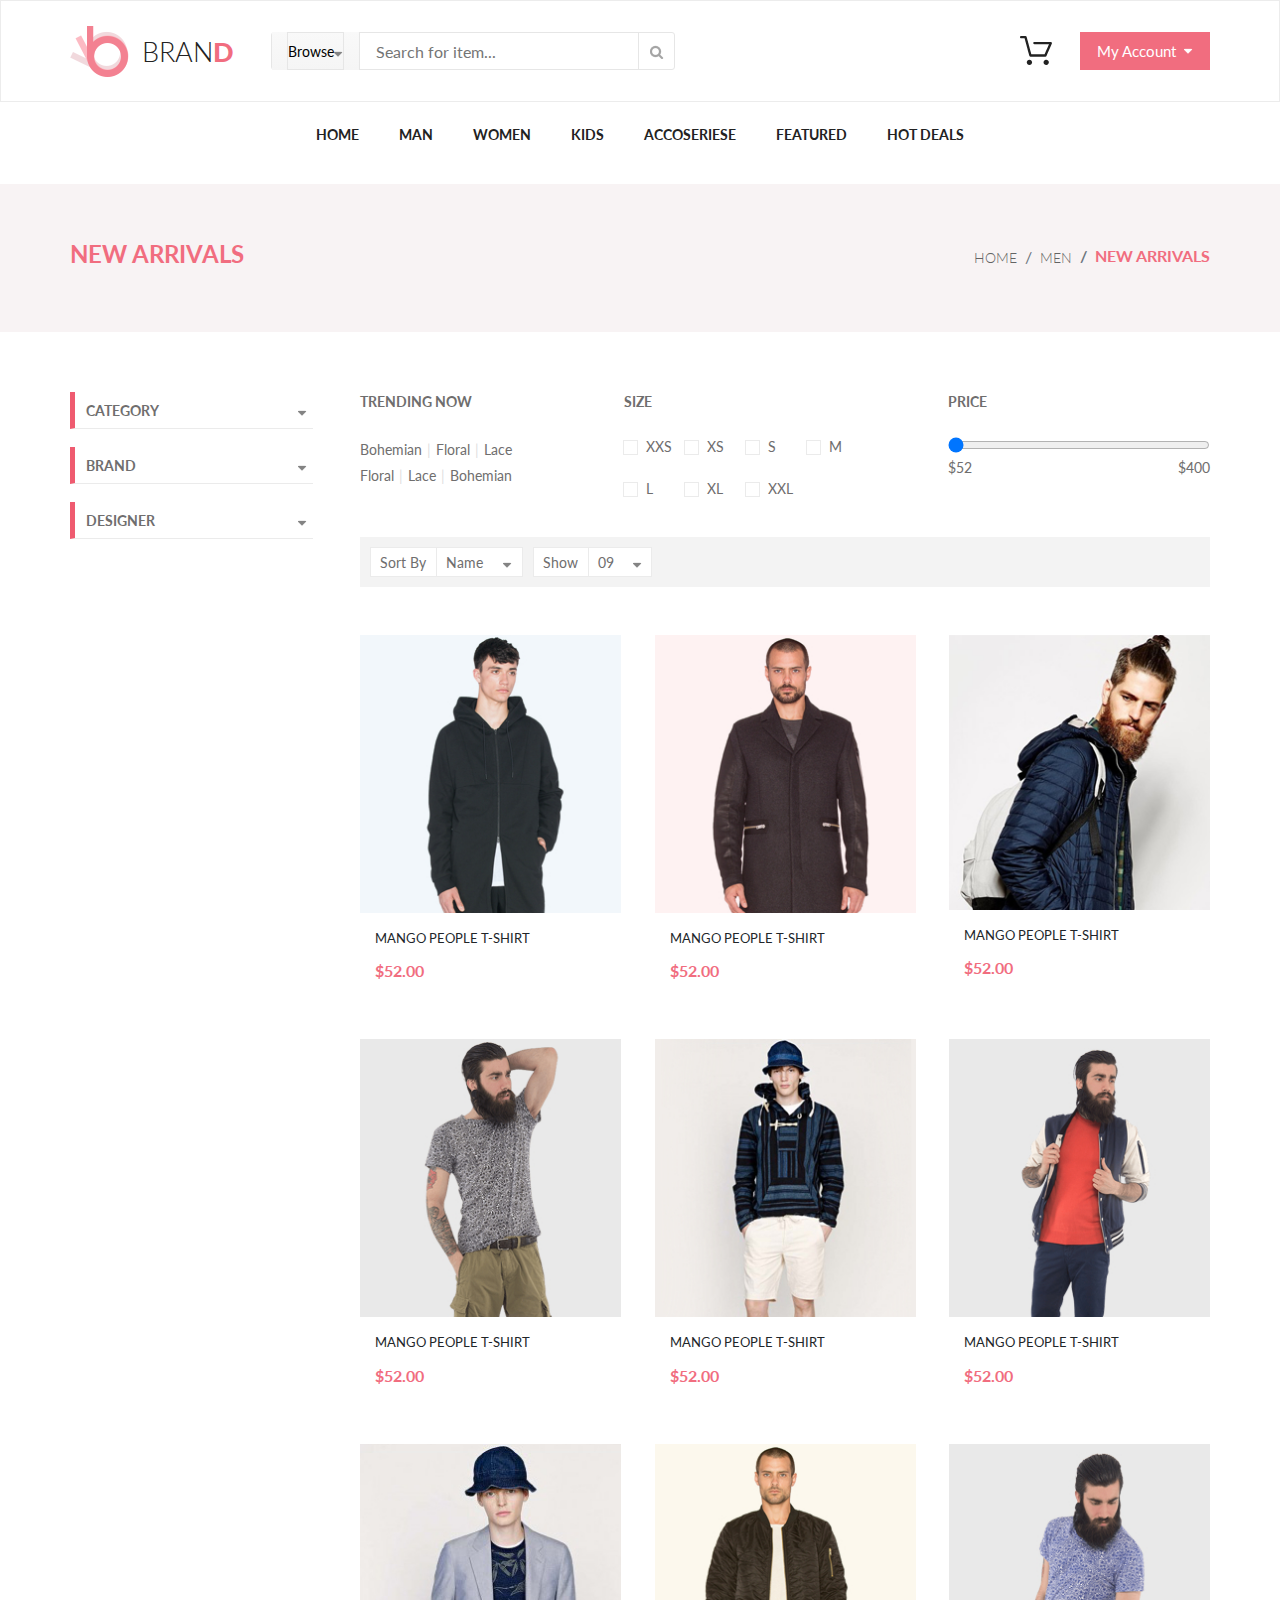
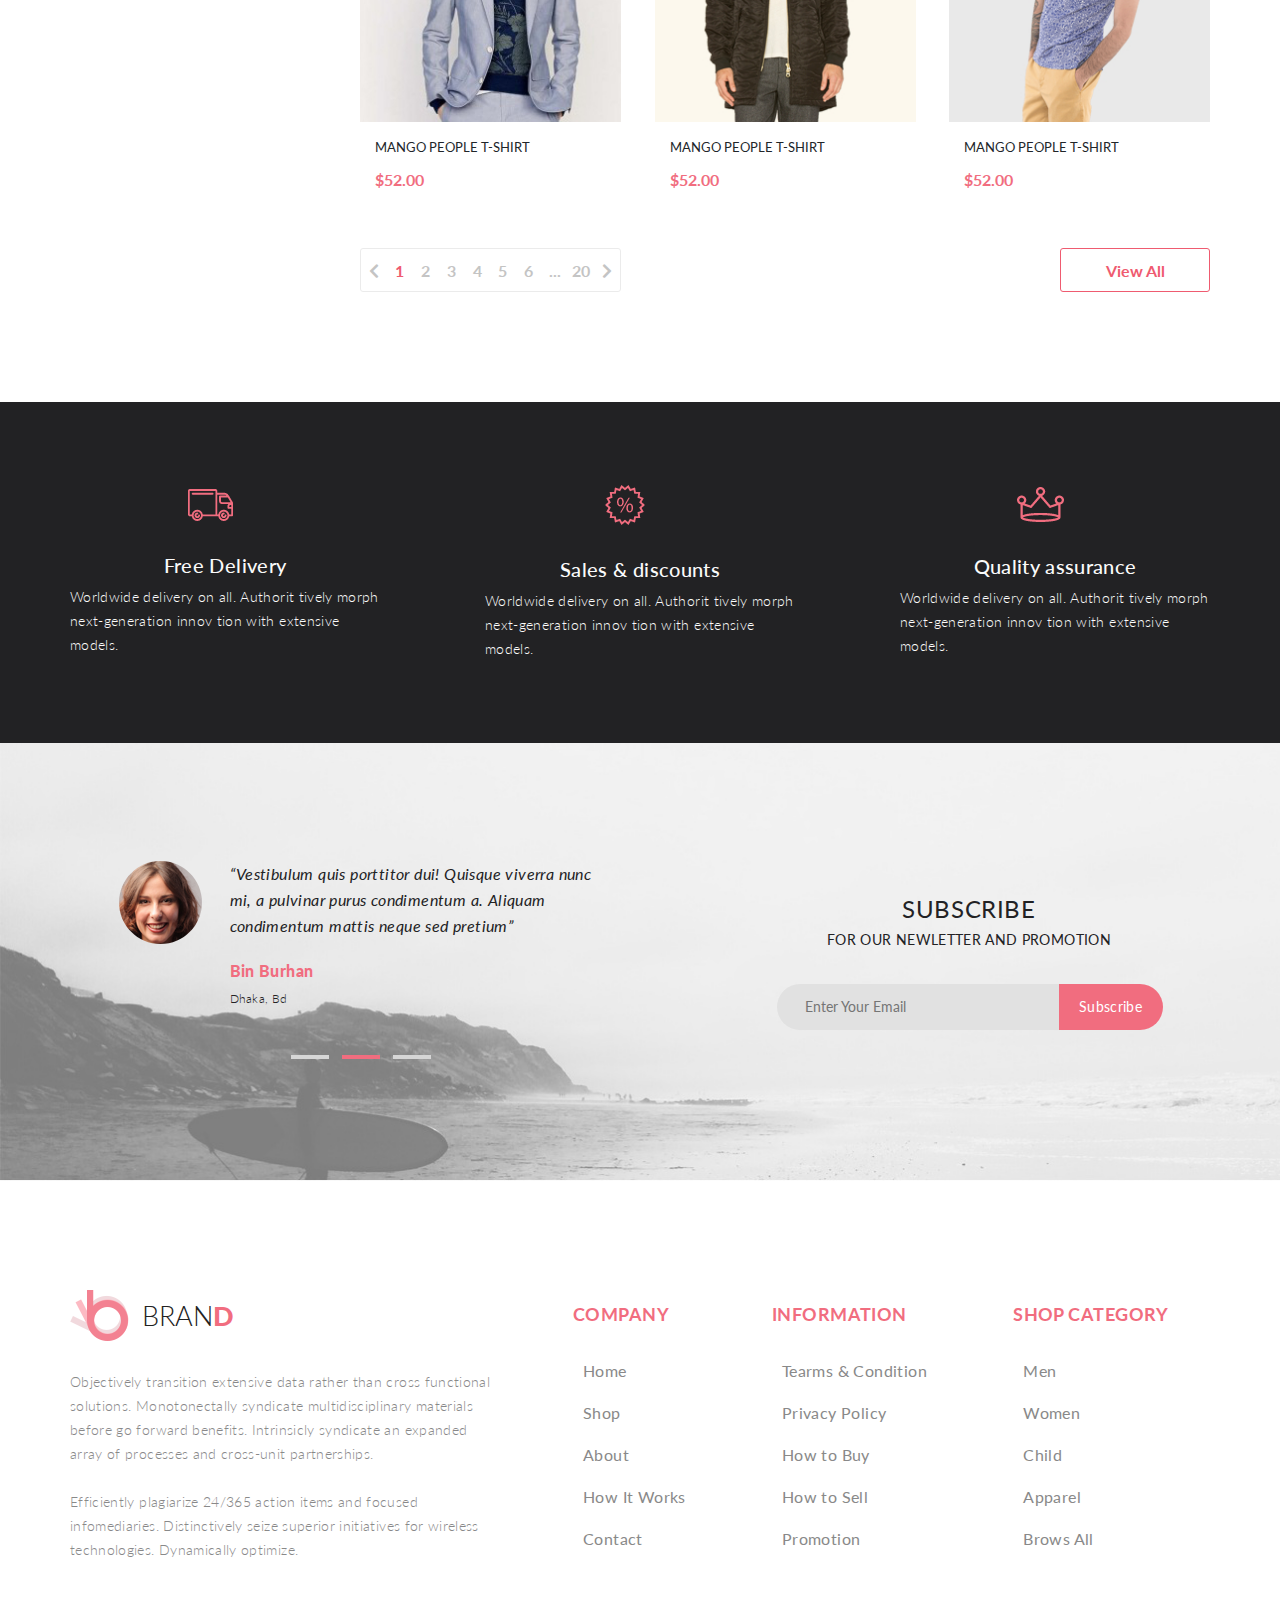
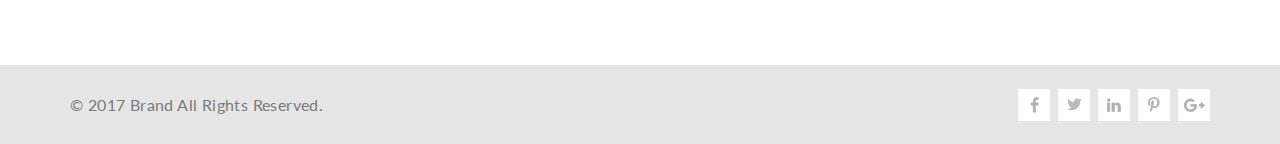
==== product.html @ 16bce928 "Главная+страница каталога+мини бутстрап страница" ====
<!DOCTYPE html>
<html lang="en">

<head>
    <meta charset="UTF-8">
    <title>BRAND</title>
    <link href="https://use.fontawesome.com/releases/v5.0.13/css/all.css" rel="stylesheet">
    <link rel="stylesheet" href="https://stackpath.bootstrapcdn.com/bootstrap/4.3.1/css/bootstrap.min.css" integrity="sha384-ggOyR0iXCbMQv3Xipma34MD+dH/1fQ784/j6cY/iJTQUOhcWr7x9JvoRxT2MZw1T" crossorigin="anonymous">
    <link rel="stylesheet" href="style.css">
</head>

<body>
    <header class="header">
        <div class="container header-content">
            <div class="header-left">
                <a class="logo" href="#"><img class="logo-img" src="img/logo.png" alt=""> <span class="text">BRAN</span><span class="text-d">D</span></a>
                <form class="header-form" action="#">
                    <details class="browse-drop-box">
                        <summary>Browse</summary>
                        <div class="drop-browse">
                            <div class="drop-flex">
                                <h3 class="drop-h3">Women</h3>
                                <ul class="drop-ul">
                                    <li><a href="#" class="drop-link">Dresses</a></li>
                                    <li><a href="#" class="drop-link">Tops</a></li>
                                    <li><a href="#" class="drop-link">Sweaters/Knits</a></li>
                                    <li><a href="#" class="drop-link">Jackets/Coats</a></li>
                                    <li><a href="#" class="drop-link">Blazers</a></li>
                                    <li><a href="#" class="drop-link">Denim</a></li>
                                    <li><a href="#" class="drop-link">Leggings/Pants</a></li>
                                    <li><a href="#" class="drop-link">Skirts/Shorts</a></li>
                                    <li><a href="#" class="drop-link">Accessories</a></li>
                                    <li><a href="#" class="drop-link">Bags/Purses</a></li>
                                    <li><a href="#" class="drop-link">Leggings/Pants</a></li>
                                </ul>
                                <h3 class="drop-h3">Men</h3>
                                <ul class="drop-ul">
                                    <li><a href="#" class="drop-link">Tees/Tank tops</a></li>
                                    <li><a href="#" class="drop-link">Shirts/Polos</a></li>
                                    <li><a href="#" class="drop-link">Sweaters</a></li>
                                    <li><a href="#" class="drop-link">Sweatshirts/Hoodies</a></li>
                                    <li><a href="#" class="drop-link">Blazers</a></li>
                                    <li><a href="#" class="drop-link">Jackets/vests</a></li>
                                </ul>
                            </div>
                        </div>
                    </details>
                    <input placeholder="Search for item..." type="text">
                    <button><img src="img/search.png" alt=""></button>
                </form>
            </div>
            <div class="header-right">
                <div class="cart-box">
                    <a href="#"><img class="cart" src="img/cart.svg" alt=""></a>
                    <div class="drop-cart">
                        <article class="product-cart">
                            <a href="#" class="product-cart-img"><img src="img/product-cart-1.jpg" alt=""></a>
                            <div class="product-cart-description">
                                <h4 class="product-name">REBOX ZANE</h4>
                                <img class="product-cart-rating" src="img/rating.png" alt="">
                                <p class="product-cart-price">1 x $250</p>
                            </div>
                            <a href="#"><img class="product-cart-close" src="img/close-icon.png" alt=""></a>
                        </article>
                        <article class="product-cart">
                            <a href="#" class="product-cart-img"><img src="img/product-cart-2.jpg" alt=""></a>
                            <div class="product-cart-description">
                                <h4 class="product-name">REBOX ZANE</h4>
                                <img class="product-cart-rating" src="img/rating.png" alt="">
                                <p class="product-cart-price">1 x $250</p>
                            </div>
                            <a href="#"><img class="product-cart-close" src="img/close-icon.png" alt=""></a>
                        </article>
                        <div class="total-price">
                            <p>TOTAL</p>
                            <p>$500.00</p>
                        </div>
                        <a href="#" class="checkout">Checkout</a>
                        <a href="#" class="go-to-cart">Go to cart</a>
                    </div>
                </div>

                <a class="header-my-account" href="#">My Account <img style="margin-left: 8px;" src="img/arrow-down-white.png" alt=""></a>
            </div>


        </div>
    </header>
    <nav>
        <div class="container nav-content">
            <ul class="menu">
                <li><a class="menu-link" href="#">Home</a>
                    <div class="drop">
                        <div class="drop-flex">
                            <h3 class="drop-h3">Women</h3>
                            <ul class="drop-ul">
                                <li><a href="#" class="drop-link">Dresses</a></li>
                                <li><a href="#" class="drop-link">Tops</a></li>
                                <li><a href="#" class="drop-link">Sweaters/Knits</a></li>
                                <li><a href="#" class="drop-link">Jackets/Coats</a></li>
                                <li><a href="#" class="drop-link">Blazers</a></li>
                                <li><a href="#" class="drop-link">Denim</a></li>
                                <li><a href="#" class="drop-link">Leggings/Pants</a></li>
                                <li><a href="#" class="drop-link">Skirts/Shorts</a></li>
                                <li><a href="#" class="drop-link">Accessories </a></li>
                            </ul>
                        </div>
                        <div class="drop-flex">
                            <h3 class="drop-h3">Women</h3>
                            <ul class="drop-ul">
                                <li><a href="#" class="drop-link">Leggings/Pants</a></li>
                                <li><a href="#" class="drop-link">Skirts/Shorts</a></li>
                                <li><a href="#" class="drop-link">Accessories</a></li>
                                <li><a href="#" class="drop-link">Jackets/Coats</a></li>
                            </ul>
                            <h3 class="drop-h3">Women</h3>
                            <ul class="drop-ul">
                                <li><a href="#" class="drop-link">Leggings/Pants</a></li>
                                <li><a href="#" class="drop-link">Skirts/Shorts</a></li>
                                <li><a href="#" class="drop-link">Accessories </a></li>
                            </ul>
                        </div>
                        <div class="drop-flex drop-flex-last">
                            <h3 class="drop-h3">Women</h3>
                            <ul class="drop-ul">
                                <li><a href="#" class="drop-link">Leggings/Pants</a></li>
                                <li><a href="#" class="drop-link">Skirts/Shorts</a></li>
                                <li><a href="#" class="drop-link">Accessories</a></li>
                                <li><a href="#" class="drop-link">Jackets/Coats</a></li>
                            </ul>
                            <a href="#"><img class="drop-img" src="img/super-sale.jpg" alt=""></a>
                        </div>
                    </div>
                </li>
                <li><a class="menu-link" href="#">Man</a>
                    <div class="drop">
                        <div class="drop-flex">
                            <h3 class="drop-h3">Women</h3>
                            <ul class="drop-ul">
                                <li><a href="#" class="drop-link">Dresses</a></li>
                                <li><a href="#" class="drop-link">Tops</a></li>
                                <li><a href="#" class="drop-link">Sweaters/Knits</a></li>
                                <li><a href="#" class="drop-link">Jackets/Coats</a></li>
                                <li><a href="#" class="drop-link">Blazers</a></li>
                                <li><a href="#" class="drop-link">Denim</a></li>
                                <li><a href="#" class="drop-link">Leggings/Pants</a></li>
                                <li><a href="#" class="drop-link">Skirts/Shorts</a></li>
                                <li><a href="#" class="drop-link">Accessories </a></li>
                            </ul>
                        </div>
                        <div class="drop-flex">
                            <h3 class="drop-h3">Women</h3>
                            <ul class="drop-ul">
                                <li><a href="#" class="drop-link">Leggings/Pants</a></li>
                                <li><a href="#" class="drop-link">Skirts/Shorts</a></li>
                                <li><a href="#" class="drop-link">Accessories</a></li>
                                <li><a href="#" class="drop-link">Jackets/Coats</a></li>
                            </ul>
                            <h3 class="drop-h3">Women</h3>
                            <ul class="drop-ul">
                                <li><a href="#" class="drop-link">Leggings/Pants</a></li>
                                <li><a href="#" class="drop-link">Skirts/Shorts</a></li>
                                <li><a href="#" class="drop-link">Accessories </a></li>
                            </ul>
                        </div>
                        <div class="drop-flex drop-flex-last">
                            <h3 class="drop-h3">Women</h3>
                            <ul class="drop-ul">
                                <li><a href="#" class="drop-link">Leggings/Pants</a></li>
                                <li><a href="#" class="drop-link">Skirts/Shorts</a></li>
                                <li><a href="#" class="drop-link">Accessories</a></li>
                                <li><a href="#" class="drop-link">Jackets/Coats</a></li>
                            </ul>
                            <a href="#"><img class="drop-img" src="img/super-sale.jpg" alt=""></a>
                        </div>
                    </div>
                </li>
                <li><a class="menu-link" href="#">Women</a>
                    <div class="drop drop-third">
                        <div class="drop-flex">
                            <h3 class="drop-h3">Women</h3>
                            <ul class="drop-ul">
                                <li><a href="#" class="drop-link">Dresses</a></li>
                                <li><a href="#" class="drop-link">Tops</a></li>
                                <li><a href="#" class="drop-link">Sweaters/Knits</a></li>
                                <li><a href="#" class="drop-link">Jackets/Coats</a></li>
                                <li><a href="#" class="drop-link">Blazers</a></li>
                                <li><a href="#" class="drop-link">Denim</a></li>
                                <li><a href="#" class="drop-link">Leggings/Pants</a></li>
                                <li><a href="#" class="drop-link">Skirts/Shorts</a></li>
                                <li><a href="#" class="drop-link">Accessories </a></li>
                            </ul>
                        </div>
                        <div class="drop-flex">
                            <h3 class="drop-h3">Women</h3>
                            <ul class="drop-ul">
                                <li><a href="#" class="drop-link">Leggings/Pants</a></li>
                                <li><a href="#" class="drop-link">Skirts/Shorts</a></li>
                                <li><a href="#" class="drop-link">Accessories</a></li>
                                <li><a href="#" class="drop-link">Jackets/Coats</a></li>
                            </ul>
                            <h3 class="drop-h3">Women</h3>
                            <ul class="drop-ul">
                                <li><a href="#" class="drop-link">Leggings/Pants</a></li>
                                <li><a href="#" class="drop-link">Skirts/Shorts</a></li>
                                <li><a href="#" class="drop-link">Accessories </a></li>
                            </ul>
                        </div>
                        <div class="drop-flex drop-flex-last">
                            <h3 class="drop-h3">Women</h3>
                            <ul class="drop-ul">
                                <li><a href="#" class="drop-link">Leggings/Pants</a></li>
                                <li><a href="#" class="drop-link">Skirts/Shorts</a></li>
                                <li><a href="#" class="drop-link">Accessories</a></li>
                                <li><a href="#" class="drop-link">Jackets/Coats</a></li>
                            </ul>
                            <a href="#"><img class="drop-img" src="img/super-sale.jpg" alt=""></a>
                        </div>
                    </div>
                </li>
                <li><a class="menu-link" href="#">Kids</a>
                    <div class="drop drop-mid">
                        <div class="drop-flex">
                            <h3 class="drop-h3">Women</h3>
                            <ul class="drop-ul">
                                <li><a href="#" class="drop-link">Dresses</a></li>
                                <li><a href="#" class="drop-link">Tops</a></li>
                                <li><a href="#" class="drop-link">Sweaters/Knits</a></li>
                                <li><a href="#" class="drop-link">Jackets/Coats</a></li>
                                <li><a href="#" class="drop-link">Blazers</a></li>
                                <li><a href="#" class="drop-link">Denim</a></li>
                                <li><a href="#" class="drop-link">Leggings/Pants</a></li>
                                <li><a href="#" class="drop-link">Skirts/Shorts</a></li>
                                <li><a href="#" class="drop-link">Accessories </a></li>
                            </ul>
                        </div>
                        <div class="drop-flex">
                            <h3 class="drop-h3">Women</h3>
                            <ul class="drop-ul">
                                <li><a href="#" class="drop-link">Leggings/Pants</a></li>
                                <li><a href="#" class="drop-link">Skirts/Shorts</a></li>
                                <li><a href="#" class="drop-link">Accessories</a></li>
                                <li><a href="#" class="drop-link">Jackets/Coats</a></li>
                            </ul>
                            <h3 class="drop-h3">Women</h3>
                            <ul class="drop-ul">
                                <li><a href="#" class="drop-link">Leggings/Pants</a></li>
                                <li><a href="#" class="drop-link">Skirts/Shorts</a></li>
                                <li><a href="#" class="drop-link">Accessories </a></li>
                            </ul>
                        </div>
                        <div class="drop-flex drop-flex-last">
                            <h3 class="drop-h3">Women</h3>
                            <ul class="drop-ul">
                                <li><a href="#" class="drop-link">Leggings/Pants</a></li>
                                <li><a href="#" class="drop-link">Skirts/Shorts</a></li>
                                <li><a href="#" class="drop-link">Accessories</a></li>
                                <li><a href="#" class="drop-link">Jackets/Coats</a></li>
                            </ul>
                            <a href="#"><img class="drop-img" src="img/super-sale.jpg" alt=""></a>
                        </div>
                    </div>
                </li>
                <li><a class="menu-link" href="#">Accoseriese</a>
                    <div class="drop drop-mid">
                        <div class="drop-flex">
                            <h3 class="drop-h3">Women</h3>
                            <ul class="drop-ul">
                                <li><a href="#" class="drop-link">Dresses</a></li>
                                <li><a href="#" class="drop-link">Tops</a></li>
                                <li><a href="#" class="drop-link">Sweaters/Knits</a></li>
                                <li><a href="#" class="drop-link">Jackets/Coats</a></li>
                                <li><a href="#" class="drop-link">Blazers</a></li>
                                <li><a href="#" class="drop-link">Denim</a></li>
                                <li><a href="#" class="drop-link">Leggings/Pants</a></li>
                                <li><a href="#" class="drop-link">Skirts/Shorts</a></li>
                                <li><a href="#" class="drop-link">Accessories </a></li>
                            </ul>
                        </div>
                        <div class="drop-flex">
                            <h3 class="drop-h3">Women</h3>
                            <ul class="drop-ul">
                                <li><a href="#" class="drop-link">Leggings/Pants</a></li>
                                <li><a href="#" class="drop-link">Skirts/Shorts</a></li>
                                <li><a href="#" class="drop-link">Accessories</a></li>
                                <li><a href="#" class="drop-link">Jackets/Coats</a></li>
                            </ul>
                            <h3 class="drop-h3">Women</h3>
                            <ul class="drop-ul">
                                <li><a href="#" class="drop-link">Leggings/Pants</a></li>
                                <li><a href="#" class="drop-link">Skirts/Shorts</a></li>
                                <li><a href="#" class="drop-link">Accessories </a></li>
                            </ul>
                        </div>
                        <div class="drop-flex drop-flex-last">
                            <h3 class="drop-h3">Women</h3>
                            <ul class="drop-ul">
                                <li><a href="#" class="drop-link">Leggings/Pants</a></li>
                                <li><a href="#" class="drop-link">Skirts/Shorts</a></li>
                                <li><a href="#" class="drop-link">Accessories</a></li>
                                <li><a href="#" class="drop-link">Jackets/Coats</a></li>
                            </ul>
                            <a href="#"><img class="drop-img" src="img/super-sale.jpg" alt=""></a>
                        </div>
                    </div>
                </li>
                <li><a class="menu-link" href="#">Featured</a>
                    <div class="drop drop-last">
                        <div class="drop-flex">
                            <h3 class="drop-h3">Women</h3>
                            <ul class="drop-ul">
                                <li><a href="#" class="drop-link">Dresses</a></li>
                                <li><a href="#" class="drop-link">Tops</a></li>
                                <li><a href="#" class="drop-link">Sweaters/Knits</a></li>
                                <li><a href="#" class="drop-link">Jackets/Coats</a></li>
                                <li><a href="#" class="drop-link">Blazers</a></li>
                                <li><a href="#" class="drop-link">Denim</a></li>
                                <li><a href="#" class="drop-link">Leggings/Pants</a></li>
                                <li><a href="#" class="drop-link">Skirts/Shorts</a></li>
                                <li><a href="#" class="drop-link">Accessories </a></li>
                            </ul>
                        </div>
                        <div class="drop-flex">
                            <h3 class="drop-h3">Women</h3>
                            <ul class="drop-ul">
                                <li><a href="#" class="drop-link">Leggings/Pants</a></li>
                                <li><a href="#" class="drop-link">Skirts/Shorts</a></li>
                                <li><a href="#" class="drop-link">Accessories</a></li>
                                <li><a href="#" class="drop-link">Jackets/Coats</a></li>
                            </ul>
                            <h3 class="drop-h3">Women</h3>
                            <ul class="drop-ul">
                                <li><a href="#" class="drop-link">Leggings/Pants</a></li>
                                <li><a href="#" class="drop-link">Skirts/Shorts</a></li>
                                <li><a href="#" class="drop-link">Accessories </a></li>
                            </ul>
                        </div>
                        <div class="drop-flex drop-flex-last">
                            <h3 class="drop-h3">Women</h3>
                            <ul class="drop-ul">
                                <li><a href="#" class="drop-link">Leggings/Pants</a></li>
                                <li><a href="#" class="drop-link">Skirts/Shorts</a></li>
                                <li><a href="#" class="drop-link">Accessories</a></li>
                                <li><a href="#" class="drop-link">Jackets/Coats</a></li>
                            </ul>
                            <a href="#"><img class="drop-img" src="img/super-sale.jpg" alt=""></a>
                        </div>
                    </div>
                </li>
                <li><a class="menu-link" href="#">Hot Deals</a>
                    <div class="drop drop-last">
                        <div class="drop-flex">
                            <h3 class="drop-h3">Women</h3>
                            <ul class="drop-ul">
                                <li><a href="#" class="drop-link">Dresses</a></li>
                                <li><a href="#" class="drop-link">Tops</a></li>
                                <li><a href="#" class="drop-link">Sweaters/Knits</a></li>
                                <li><a href="#" class="drop-link">Jackets/Coats</a></li>
                                <li><a href="#" class="drop-link">Blazers</a></li>
                                <li><a href="#" class="drop-link">Denim</a></li>
                                <li><a href="#" class="drop-link">Leggings/Pants</a></li>
                                <li><a href="#" class="drop-link">Skirts/Shorts</a></li>
                                <li><a href="#" class="drop-link">Accessories </a></li>
                            </ul>
                        </div>
                        <div class="drop-flex">
                            <h3 class="drop-h3">Women</h3>
                            <ul class="drop-ul">
                                <li><a href="#" class="drop-link">Leggings/Pants</a></li>
                                <li><a href="#" class="drop-link">Skirts/Shorts</a></li>
                                <li><a href="#" class="drop-link">Accessories</a></li>
                                <li><a href="#" class="drop-link">Jackets/Coats</a></li>
                            </ul>
                            <h3 class="drop-h3">Women</h3>
                            <ul class="drop-ul">
                                <li><a href="#" class="drop-link">Leggings/Pants</a></li>
                                <li><a href="#" class="drop-link">Skirts/Shorts</a></li>
                                <li><a href="#" class="drop-link">Accessories </a></li>
                            </ul>
                        </div>
                        <div class="drop-flex drop-flex-last">
                            <h3 class="drop-h3">Women</h3>
                            <ul class="drop-ul">
                                <li><a href="#" class="drop-link">Leggings/Pants</a></li>
                                <li><a href="#" class="drop-link">Skirts/Shorts</a></li>
                                <li><a href="#" class="drop-link">Accessories</a></li>
                                <li><a href="#" class="drop-link">Jackets/Coats</a></li>
                            </ul>
                            <a href="#"><img class="drop-img" src="img/super-sale.jpg" alt=""></a>
                        </div>
                    </div>
                </li>
            </ul>
        </div>
    </nav>
    <section class="arrivals">
        <div class="container arrivals-content">
            <h3 class="arrivals-text">New Arrivals </h3>
            <nav aria-label="breadcrumb">
                <ol class="breadcrumb">
                    <li class="breadcrumb-item"><a href="#">Home</a></li>
                    <li class="breadcrumb-item"><a href="#">Men</a></li>
                    <li class="breadcrumb-item active" aria-current="page">New Arrivals</li>
                </ol>
            </nav>
        </div>
    </section>
    <main class="catalog">
        <div class="container catalog-content">
            <div class="sidebar">
                <details class="side-details">
                    <summary class="side-summary">Category</summary>
                    <div class="side-drop">
                        <ul>
                            <li><a href="#">Accessories</a></li>
                            <li><a href="#">Bags</a></li>
                            <li><a href="#">Denim</a></li>
                            <li><a href="#">Hoodies & Sweatshirts</a></li>
                            <li><a href="#">Jackets & Coats</a></li>
                            <li><a href="#">Pants</a></li>
                            <li><a href="#">Polos</a></li>
                            <li><a href="#">Shirts</a></li>
                            <li><a href="#">Shoes</a></li>
                            <li><a href="#">Shorts</a></li>
                            <li><a href="#">Sweaters & Knits</a></li>
                            <li><a href="#">T-Shirts</a></li>
                            <li><a href="#">Tanks</a></li>
                        </ul>
                    </div>
                </details>
                <details class="side-details">
                    <summary class="side-summary">Brand</summary>
                    <div class="side-drop">
                        <ul>
                            <li><a href="#">Accessories</a></li>
                            <li><a href="#">Bags</a></li>
                            <li><a href="#">Denim</a></li>
                            <li><a href="#">Hoodies & Sweatshirts</a></li>
                            <li><a href="#">Jackets & Coats</a></li>
                            <li><a href="#">Pants</a></li>
                            <li><a href="#">Polos</a></li>
                        </ul>
                    </div>
                </details>
                <details class="side-details">
                    <summary class="side-summary">Designer</summary>
                    <div class="side-drop">
                        <ul>
                            <li><a href="#">Accessories</a></li>
                            <li><a href="#">Bags</a></li>
                            <li><a href="#">Denim</a></li>
                            <li><a href="#">Hoodies & Sweatshirts</a></li>
                            <li><a href="#">Jackets & Coats</a></li>
                            <li><a href="#">Pants</a></li>
                            <li><a href="#">Polos</a></li>
                        </ul>
                    </div>
                </details>
            </div>
            <div class="catalog-box">
                <section class="filter">
                    <article class="filter-trending">
                        <h3 class="filter-h3">Trending now</h3>
                        <ul class="trending-ul">
                            <span class="trending-ul-span">
                                <li><a href="#">Bohemian</a></li>
                                <li><a href="#">Floral</a></li>
                                <li><a href="#">Lace</a></li>
                            </span>
                            <span class="trending-ul-span">
                                <li><a href="#">Floral</a></li>
                                <li><a href="#">Lace</a></li>
                                <li><a href="#">Bohemian</a></li>
                            </span>
                        </ul>
                    </article>
                    <article class="filter-size">
                        <h3 class="filter-h3">Size</h3>
                        <ul class="size-ul">
                            <li><input id="XXS" type="checkbox" name="XXS"><label for="XXS">XXS</label></li>
                            <li><input id="XS" type="checkbox" name="XS"><label for="XS">XS</label></li>
                            <li><input id="S" type="checkbox" name="S"><label for="S">S</label></li>
                            <li style="margin-right: 0;"><input id="M" type="checkbox" name="M"><label for="M">M</label></li>
                            <li><input id="L" type="checkbox" name="L"><label for="L">L</label></li>
                            <li><input id="XL" type="checkbox" name="XL"><label for="XL">XL</label></li>
                            <li><input id="XXL" type="checkbox" name="XXL"><label for="XXL">XXL</label></li>
                        </ul>
                    </article>
                    <article class="filter-price">
                        <h3 class="filter-h3">Price</h3>
                        <input type="range" value="0" step="1">
                        <span class="price-interval">
                            <p>$52</p>
                            <p>$400</p>
                        </span>

                    </article>
                    <div class="filter-underline">
                        <div class="sort-by">
                            <p>Sort By</p>
                            <details class="sort-by-details">
                                <summary class="sort-by-summary">Name</summary>
                                <ul>
                                    <li><a href="#">Name1</a></li>
                                    <li><a href="#">Name2</a></li>
                                    <li><a href="#">Name3</a></li>
                                    <li><a href="#">Name4</a></li>
                                </ul>
                            </details>
                        </div>
                        <div class="show">
                            <p>Show</p>
                            <details class="show-details">
                                <summary class="show-summary">09</summary>
                                <ul>
                                    <li><a href="#">01</a></li>
                                    <li><a href="#">02</a></li>
                                    <li><a href="#">03</a></li>
                                    <li><a href="#">04</a></li>
                                    <li><a href="#">05</a></li>
                                    <li><a href="#">06</a></li>
                                    <li><a href="#">07</a></li>
                                    <li><a href="#">08</a></li>
                                </ul>
                            </details>
                        </div>
                    </div>
                </section>
                <section class="catalog">
                    <div class="product">
                        <a class="product-link" href="#"><img class="product-img" src="img/product-9.jpg" alt="product-9.jpg"></a>
                        <div class="product-description">
                            <h5>MANGO PEOPLE T-SHIRT</h5>
                            <p class="product-price">$52.00</p>
                        </div>
                        <a href="#" class="product-add"><img src="img/cart-add.png" alt="">Add to Cart</a>
                    </div>
                    <div class="product">
                        <a class="product-link" href="#"><img class="product-img" src="img/product-10.jpg" alt="product-10.jpg"></a>
                        <div class="product-description">
                            <h5>MANGO PEOPLE T-SHIRT</h5>
                            <p class="product-price">$52.00</p>
                        </div>
                        <a href="#" class="product-add"><img src="img/cart-add.png" alt="">Add to Cart</a>
                    </div>
                    <div class="product">
                        <a class="product-link" href="#"><img class="product-img" src="img/product-3.png" alt="product-3.png"></a>
                        <div class="product-description">
                            <h5>MANGO PEOPLE T-SHIRT</h5>
                            <p class="product-price">$52.00</p>
                        </div>
                        <a href="#" class="product-add"><img src="img/cart-add.png" alt="">Add to Cart</a>
                    </div>
                    <div class="product">
                        <a class="product-link" href="#"><img class="product-img" src="img/product-11.jpg" alt="product-11.jpg"></a>
                        <div class="product-description">
                            <h5>MANGO PEOPLE T-SHIRT</h5>
                            <p class="product-price">$52.00</p>
                        </div>
                        <a href="#" class="product-add"><img src="img/cart-add.png" alt="">Add to Cart</a>
                    </div>
                    <div class="product">
                        <a class="product-link" href="#"><img class="product-img" src="img/product-12.jpg" alt="product-12.jpg"></a>
                        <div class="product-description">
                            <h5>MANGO PEOPLE T-SHIRT</h5>
                            <p class="product-price">$52.00</p>
                        </div>
                        <a href="#" class="product-add"><img src="img/cart-add.png" alt="">Add to Cart</a>
                    </div>
                    <div class="product">
                        <a class="product-link" href="#"><img class="product-img" src="img/product-13.jpg" alt="product-13.jpg"></a>
                        <div class="product-description">
                            <h5>MANGO PEOPLE T-SHIRT</h5>
                            <p class="product-price">$52.00</p>
                        </div>
                        <a href="#" class="product-add"><img src="img/cart-add.png" alt="">Add to Cart</a>
                    </div>
                    <div class="product">
                        <a class="product-link" href="#"><img class="product-img" src="img/product-14.jpg" alt="product-14.jpg"></a>
                        <div class="product-description">
                            <h5>MANGO PEOPLE T-SHIRT</h5>
                            <p class="product-price">$52.00</p>
                        </div>
                        <a href="#" class="product-add"><img src="img/cart-add.png" alt="">Add to Cart</a>
                    </div>
                    <div class="product">
                        <a class="product-link" href="#"><img class="product-img" src="img/product-15.jpg" alt="product-15.jpg"></a>
                        <div class="product-description">
                            <h5>MANGO PEOPLE T-SHIRT</h5>
                            <p class="product-price">$52.00</p>
                        </div>
                        <a href="#" class="product-add"><img src="img/cart-add.png" alt="">Add to Cart</a>
                    </div>
                    <div class="product">
                        <a class="product-link" href="#"><img class="product-img" src="img/product-16.jpg" alt="product-16.jpg"></a>
                        <div class="product-description">
                            <h5>MANGO PEOPLE T-SHIRT</h5>
                            <p class="product-price">$52.00</p>
                        </div>
                        <a href="#" class="product-add"><img src="img/cart-add.png" alt="">Add to Cart</a>
                    </div>
                </section>
                <div class="pagination-box">
                    <nav aria-label="Page navigation example">
                        <ul class="pagination">
                            <li class="page-item">
                                <a class="page-link" href="#" aria-label="Previous">
                                    <span aria-hidden="true"><i class="fas fa-chevron-left"></i></span>
                                </a>
                            </li>
                            <li class="page-item"><a class="page-link active-page-link" href="#">1</a></li>
                            <li class="page-item"><a class="page-link" href="#">2</a></li>
                            <li class="page-item"><a class="page-link" href="#">3</a></li>
                            <li class="page-item"><a class="page-link" href="#">4</a></li>
                            <li class="page-item"><a class="page-link" href="#">5</a></li>
                            <li class="page-item"><a class="page-link" href="#">6</a></li>
                            <li class="page-item"><a class="page-link" href="#">...</a></li>
                            <li class="page-item"><a class="page-link" href="#">20</a></li>
                            <li class="page-item">
                                <a class="page-link" href="#" aria-label="Next">
                                    <span aria-hidden="true"><i class="fas fa-chevron-right"></i></span>
                                </a>
                            </li>
                        </ul>
                    </nav>


                    <a href="#" class="view-all">View All</a>
                </div>
            </div>
        </div>
    </main>
    <section class="feature-box-horizontal">
        <div class="container feature-box-content">
            <article class="feature-horizontal">
                    <a href="#"><img class="feature-img" src="img/delivery-icon.png" alt=""></a>
                    <div class="feature-description-horizontal">
                        <h5 class="feature-h5">Free Delivery</h5>
                        <p>Worldwide delivery on all. Authorit tively morph next-generation innov tion with extensive models.</p>
                    </div>
                </article>
                <article class="feature-horizontal">
                    <a href="#"><img class="feature-img" src="img/discount-icon.png" alt=""></a>
                    <div class="feature-description-horizontal">
                        <h5 class="feature-h5">Sales & discounts</h5>
                        <p>Worldwide delivery on all. Authorit tively morph next-generation innov tion with extensive models.</p>
                    </div>

                </article>
                <article class="feature-horizontal">
                    <a href="#"><img class="feature-img" src="img/assurance-icon.png" alt=""></a>
                    <div class="feature-description-horizontal">
                        <h5 class="feature-h5">Quality assurance</h5>
                        <p>Worldwide delivery on all. Authorit tively morph next-generation innov tion with extensive models.</p>
                    </div>
                </article>
        </div>

    </section>
    <section class="subscribe">
        <div class="container subscribe-content">
            <section class="slider">
                <figure class="man"><img src="img/woman.png" alt="">
                    <figcaption class="quote">
                        <div class="quote-text">“Vestibulum quis porttitor dui! Quisque viverra nunc mi,
                            a pulvinar purus condimentum a. Aliquam condimentum mattis neque sed pretium”
                        </div>
                        <div class="author">
                            <h6>Bin Burhan</h6>
                            <p>Dhaka, Bd</p>
                        </div>
                    </figcaption>
                </figure>
                <div class="slider-pagination">
                    <a href="#"><img src="img/quote-page.png" alt=""></a>
                    <a href="#"><img src="img/quote-page-active.png" alt=""></a>
                    <a href="#"><img src="img/quote-page.png" alt=""></a>
                </div>
            </section>
            <section class="subscribe-mail">
                <h3>Subscribe</h3>
                <h4>FOR OUR NEWLETTER AND PROMOTION</h4>
                <form action="#">
                    <input type="email" placeholder="Enter Your Email">
                    <button>Subscribe</button>
                </form>
            </section>
        </div>
    </section>
    <footer class="footer">
        <div class="container footer-content">
            <div class="footer-logo"><a class="logo" href="#"><img class="logo-img" src="img/logo.png" alt=""> <span class="text">BRAN</span><span class="text-d">D</span></a>
                <div class="footer-text">
                    <p>Objectively transition extensive data rather than cross functional solutions. Monotonectally syndicate multidisciplinary materials before go forward benefits. Intrinsicly syndicate an expanded array of processes and cross-unit partnerships. </p><br>
                    <p>Efficiently plagiarize 24/365 action items and focused infomediaries.
                        Distinctively seize superior initiatives for wireless technologies. Dynamically optimize.</p>
                </div>
            </div>
            <section class="footer-company">
                <h3>COMPANY</h3>
                <ul>
                    <li><a href="#">Home</a></li>
                    <li><a href="#">Shop</a></li>
                    <li><a href="#">About</a></li>
                    <li><a href="#">How It Works</a></li>
                    <li><a href="#">Contact</a></li>
                </ul>
            </section>
            <section class="footer-information">
                <h3>INFORMATION</h3>
                <ul>
                    <li><a href="#">Tearms & Condition</a></li>
                    <li><a href="#">Privacy Policy</a></li>
                    <li><a href="#">How to Buy</a></li>
                    <li><a href="#">How to Sell</a></li>
                    <li><a href="#">Promotion</a></li>
                </ul>
            </section>
            <section class="footer-shop-category">
                <h3>SHOP CATEGORY</h3>
                <ul>
                    <li><a href="#">Men</a></li>
                    <li><a href="#">Women</a></li>
                    <li><a href="#">Child</a></li>
                    <li><a href="#">Apparel</a></li>
                    <li><a href="#">Brows All</a></li>
                </ul>
            </section>
        </div>
        <div class="footer-underline">
            <div class="container footer-underline-content">
                <section class="copyright">© 2017 Brand All Rights Reserved.</section>
                <div class="social-box">
                    <div class="social"><a class="social-link" href="#"><img class="social-icon" src="img/facebook-icon.png" alt=""></a></div>
                    <div class="social"><a class="social-link" href="#"><img class="social-icon social-icon-gray" src="img/twitter-icon.png" alt=""></a></div>
                    <div class="social"><a class="social-link" href="#"><img class="social-icon" src="img/in-icon.png" alt=""></a></div>
                    <div class="social"><a class="social-link" href="#"><img class="social-icon" src="img/p-icon.png" alt=""></a></div>
                    <div class="social"><a class="social-link" href="#"><img class="social-icon" src="img/google-icon.png" alt=""></a></div>
                </div>
            </div>
        </div>
    </footer>
    <script src="https://code.jquery.com/jquery-3.3.1.slim.min.js" integrity="sha384-q8i/X+965DzO0rT7abK41JStQIAqVgRVzpbzo5smXKp4YfRvH+8abtTE1Pi6jizo" crossorigin="anonymous"></script>
    <script src="https://cdnjs.cloudflare.com/ajax/libs/popper.js/1.14.7/umd/popper.min.js" integrity="sha384-UO2eT0CpHqdSJQ6hJty5KVphtPhzWj9WO1clHTMGa3JDZwrnQq4sF86dIHNDz0W1" crossorigin="anonymous"></script>
    <script src="https://stackpath.bootstrapcdn.com/bootstrap/4.3.1/js/bootstrap.min.js" integrity="sha384-JjSmVgyd0p3pXB1rRibZUAYoIIy6OrQ6VrjIEaFf/nJGzIxFDsf4x0xIM+B07jRM" crossorigin="anonymous"></script>
</body>

</html>
---- style.css ----
@import url('https://fonts.googleapis.com/css?family=Lato:300,400,400i,700,900&display=swap');

* {
    margin: 0;
    padding: 0;
    font-family: 'Lato', sans-serif;
}
body {
    line-height: 1;
}
p {
    margin: 0;
}
.container {
    width: 1140px;
    margin: 0 auto;
    padding: 0;
}

.header-content {
    height: 100px;
    display: flex;
    justify-content: space-between;
}

.header-left,
.header-right,
.header-form,
.logo {
    display: flex;
    align-items: center;
}


.header-left a,
.header-right a {
    text-decoration: none;
}

.logo .text-d {
    color: #f16d7f;
    font-size: 27px;
    font-weight: 900;
}

.logo .text {
    font-size: 27px;
    color: #222222;
    font-weight: 300;
}

.logo-img {
    margin-right: 13px;
}

.logo {
    margin-right: 37px;
}

.header-form {
    height: 38px;
    border-radius: 3px 3px 3px 3px;
    border: 1px solid #e6e6e6 !important;
}

.header-form input {
    height: 38px;
    width: 280px;
    border: none;
    padding-left: 16px;
    padding-right: 15px;
    box-sizing: border-box;
    border: 1px solid #e6e6e6;
}

.header-form button {
    height: 38px;
    width: 35px;
    border: none;
    background-color: transparent;
    box-shadow: none;
    cursor: pointer;
}
.header-form button:hover {
    background-color: #eee;
}

.header-my-account {
    margin-left: 26px;
    width: 130px;
    height: 38px;
    background-color: #f16d7f;
    color: #fff;
    font-size: 15px;
    font-weight: 400;
    display: flex;
    align-items: center;
    justify-content: center;
}
.header-my-account:hover {
    filter: brightness(120%);
    color: #FFF;
}

.cart {
    margin-left: 6px;
    margin-bottom: 2px;
}
.header-right a:hover .cart {
    filter: contrast(0%);
}

.header {
    border: 1px solid #ececec;
}

.menu {
    display: flex;
    list-style-type: none;
    justify-content: center;
}

.menu-link {
    display: block;
    padding: 20px;
    text-decoration: none;
    color: #222222;
    font-size: 14px;
    font-weight: 700;
    line-height: 26px;
    text-transform: uppercase;
}
.menu a:hover, .menu-link:hover {
    text-decoration: none;
    color: #999;
}

.promo {
        background-color: #e8e8e8;
}

.promo-content {
    height: 613px;
    background-image: url(img/promo-background.png);
    background-position: 0 -51px;
    display: flex;
}

.promo-text {
    padding-top: 224px;
    box-sizing: border-box;
}
.promo-text h2 {
    font-size: 60px;
    letter-spacing: 1.5px;
    font-weight: 900;
    line-height: 42px;
}
.promo-text h3 {
    font-size: 40px;
    font-weight: 900;
    letter-spacing: 1px;
    line-height: 64px;
}

.pink {
    color: #f16d7f;
}

.rectangle {
    width: 12px;
    height: 92px;
    background-color: #f16d7f;
    margin-top: 224px;
    margin-right: 12px;
}

.category-1 {
    width: 560px;
    height: 542px;
    background-image: url(img/category-bg-1.png);
    position: relative;
        
}

.category {
    margin-top: 98px;
}

.category-2 {
    width: 560px;
    height: 261px;
    background-image: url(img/category-bg-2.png);
    background-repeat: no-repeat;
    background-color: #dadad2;
}

.category-3 {
    width: 560px;
    height: 261px;
    background-image: url(img/category-bg-3.png); 
    align-self: flex-end;
}

.category-4 {
    width: 560px;
    height: 542px;
    background-image: url(img/category-bg-4.png);
    align-self: flex-end;
}

.category-content {
    display: flex;
    flex-wrap: wrap;
    flex-direction: column;
    justify-content: space-between;
    height: 823px;
}

.category-link {
    display: block;  
    width: 100%;  
    height: 100%;  
    text-decoration: none;  
    z-index: 1;
}
.category-link:hover {
    background-color: #333;
    opacity: 0.3;
}

.category-badge-1, .category-badge-2, .category-badge-3, .category-badge-4 {
    margin-top: 26px;
    background-color: #FFF;
    height: 82px;
    text-align: center;
    font-size: 19px;
    font-weight: 900;
    letter-spacing: 0.45px;
    padding-top: 16px;
    box-sizing: border-box;
    position: absolute;
}
.category-badge-1 {
    width: 175px;
}
.category-badge-2 {
    width: 225px;
}
.category-badge-3 {
    width: 162px;
}
.category-badge-4 {
    width: 180px;
}
.category-pink-text {
    color: #f16d7f;
    font-size: 30px;
    letter-spacing: 0.75px;
}

.product-box {
    margin-top: 100px;
    margin-bottom: 113px;
}
.product-container h4 {
    font-size: 30px;
    font-weight: 700;
    letter-spacing: 0.75px;
    text-align: center;
}
.product-container h6 {
    font-size: 14px;
    font-weight: 400;
    color: #9f9f9f;
    text-align: center;
    margin-top: 12px;
    margin-bottom: 60px;
}
.product {
    position: relative;
    width: 261px;
    margin-bottom: 39px;
}
.product-add {
    width: 123px;
    height: 39px;
    display: none;
    color: #ffffff;
    font-size: 13px;
    font-weight: 700;
    border: 1px solid #ffffff;
    position: absolute;
    top: 98px;
    left: 70px;
    justify-content: center;
    align-items: center;
    text-decoration: none;    
}
.product-add img {
    padding-right: 8px;
}

.product-img {
    width: 100%;
}
.product:hover {
    box-shadow: 0 5px 8px rgba(0, 0, 0, 0.16);
}
.product:hover .product-img {
    filter: brightness(50%);
}
.product:hover .product-add {
    display: flex;
}
.product-add:hover {
    box-shadow: 0 0 10px #fff;
    color: #FFF;
    text-decoration: none;
}
.product-content {
    display: flex;
    flex-wrap: wrap;
    justify-content: space-between;
}
.product-description h5 {
    font-size: 13px;
    font-weight: 400;
    margin-top: 18px;
    margin-bottom: 17px;
    margin-left: 15px;
}
.product-description {
    margin-bottom: 21px;
}
.product-price {
    font-size: 16px;
    font-weight: 700;
    color: #f16d7f;
    margin-left: 15px;
}
.all-product {
    background-color: #f16d7f;
    width: 212px;
    height: 48px;
    display: flex;
    align-items: center;
    justify-content: center;
    color: #FFF;
    font-size: 16px;
    font-weight: 700;    
    letter-spacing: 0.4px;
    text-decoration: none;
    margin: 0 auto;    
}
.all-product:hover {
    filter: brightness(120%);
}

.offer-content {
    background-image: url(img/offer.png);
    min-height: 529px;
    background-repeat: no-repeat;
    display: flex;
    justify-content:space-between;
    margin-bottom: 97px;
    position: relative;
}
.offer-text {
    margin-top: 146px;
    margin-left: 39px;
}
.offer-text h2 {
    color: #ffffff;
    font-size: 54px;
    font-weight: 700;
    letter-spacing: 1.5px;
}
.offer-text h3 {
    font-size: 32px;
    letter-spacing: 0.9px;
    color: #ffffff;
}

.feature-box {
    background-color: #222224;
    min-height: 529px;
    width: 373px;
    display: flex;
    flex-direction: column;
    justify-content: space-around;
}

.feature {
    color: #fbfbfb;
    font-size: 14px;
    font-weight: 300;
    line-height: 24px;
    letter-spacing: 0.35px;
    display: flex;
    justify-content: center;
    align-items: flex-start;
}
.feature-img {
    padding-right: 30px;
}
.feature a:hover .feature-img, .feature-horizontal a:hover .feature-img {
    filter: contrast(50%);
}

.feature h5 {
    font-size: 20px;
    font-weight: 700;
    letter-spacing: 0.5px;
}
.feature-description {
    width: 219px;
}

.subscribe {
    height: 438px;
    background: url(img/subscribe-layer.jpg) no-repeat;
    background-size: cover;
    margin-bottom: 109px;
}

.man {
    display: flex;
    align-items: flex-start;
    margin-bottom: 41px;
}
.man img {
    margin-right: 28px;
}

.quote {
    width: 386px;
}

.quote-text {
    color: #222224;
    font-size: 16px;
    font-style: italic;
    line-height: 26px;
    letter-spacing: 0.4px;
    margin-bottom: 19px;
}
.author h6 {
    font-size: 16px;
    font-weight: 900;
    letter-spacing: 0.4px;
    line-height: 26px;
    color: #f16d7f;
}
.author p {
    color: #222224;
    font-size: 12px;
    font-weight: 300;
    letter-spacing: 0.3px;
    line-height: 14px;
}
.subscribe-mail h3 {
    color: #222224;
    font-weight: 400;
    font-size: 24px;
    letter-spacing: 0.6px;
    text-transform: uppercase;
    text-align: center;
}
.subscribe-mail h4 {
    color: #222224;
    font-size: 14px;
    font-weight: 400;
    letter-spacing: 0.35px;
    text-align: center;
}
.subscribe-mail form {
    margin-top: 35px;
    position: relative;
}
.subscribe-mail input {
    width: 282px;
    height: 46px;
    border-radius: 23px 0 0 23px;
    background-color: #e1e1e1;
    border: none;
    padding-left: 28px;
    padding-right: 28px;
    box-sizing: border-box;
    color: #222224;
    font-size: 14px;
    font-weight: 400;
}
.subscribe-mail button {
    width: 104px;
    height: 46px;
    border-radius: 0 23px 23px 0;
    background-color: #f16d7f;
    border: none;
    box-shadow: none;
    color: #ffffff;
    font-size: 14px;
    font-weight: 400;
    line-height: 46px;
    letter-spacing: 0.35px;
    cursor: pointer;
    position: absolute;
    left: 282px;
}
.subscribe-mail button:hover {
    background-color: #d97583;
}
.subscribe-content {
    display: flex;
    align-items: center;
    justify-content: center;
    height: inherit;
}

.slider {
    display: flex;
    justify-content: center;
    flex-direction: column;
    margin-right: 161px;
}

.slider-pagination {
    display: flex;
    justify-content: center;
}
.slider-pagination img {
    margin-right: 13px;
}

.footer-text {
    width: 427px;
    color: #898989;
    font-size: 14px;
    font-weight: 300;
    line-height: 24px;
    letter-spacing: 0.35px;
}
.footer-logo .logo {
    text-decoration: none;
    margin-bottom: 29px;
}
.footer-company, .footer-information, .footer-shop-category {
    padding-top: 14px;
}
.footer-company h3, .footer-information h3, .footer-shop-category h3 {
    color: #f16d7f;
    font-size: 18px;
    font-weight: 700;
    text-transform: uppercase;
    letter-spacing: 0.45px;
    margin-bottom: 24px;
}
.footer-company ul, .footer-information ul, .footer-shop-category ul {
    list-style-type: none;
}
.footer-company li a, .footer-information li a, .footer-shop-category li a {
    color: #898989;
    font-size: 16px;
    font-weight: 400;
    letter-spacing: 0.4px;
    line-height: 59px;
    letter-spacing: 0.4px;
    line-height: 42px;
    text-decoration: none;
    padding: 10px;
    box-sizing: border-box;
}
.footer-company li a:hover, .footer-information li a:hover, .footer-shop-category li a:hover {
    color: #222224;
}

.footer-content {
    display: flex;
    justify-content: space-between;
}

.footer-shop-category {
    margin-right: 42px;
}

.footer-underline {
    height: 79px;
    background-color: #e6e6e6;
    margin-top: 89px;
}

.social {
    width: 32px;
    height: 32px;
    background-color: #FFF;
    margin-left: 8px;
    display: flex;
    align-items: center;
    justify-content: center;
}

.social-box {
    display: flex;
}

.footer-underline-content {
    display: flex;
    justify-content: space-between;
    padding-top: 24px;
    box-sizing: border-box;
    align-items: center;
}

.social-link {
    width: inherit;
    height: inherit;
    display: flex;
    align-items: center;
    justify-content: center;
}
.social-link:hover {
    background-color: #f16d7f;
}
.social-link:hover .social-icon {
    filter: contrast(250%);
}

.social-icon-gray {
    filter: contrast(50%);
}

.copyright {
    color: #7a7a7a;
    font-size: 16px;
    font-weight: 400;
    letter-spacing: 0.4px;
}

.offer-link {
    display: block;
    position: absolute;
    width: 767px;
    height: 529px;
}
.offer-link:hover {
    background: #222;
    opacity: 0.3;
}
.drop {
    position: absolute;
    display: none;
    border-radius: 5px;
    background-color: #ffffff;
    padding: 0 0 20px;
    border: 1px solid #ececec;
    top: 54px;
}
.drop-last {
    right: 0;
}
.drop-third {
    right: -400px;
}
.drop-third:before {
    left: 380px !important;
}
.drop-mid {
    right: -392px;
}
.drop-mid:before {
    left: 400px !important;
}

.drop-last:before {
    right: 50px;
    left: auto !important;
}

.drop:before {
    content: '';
    width: 12px;
    height: 12px;
    background-color: #fff;
    display: block;
    position: absolute;
    left: 29px;
    top: -7px;
    transform: rotate(45deg);
    border-top: 1px solid #e8e8e8;
    border-left: 1px solid #e8e8e8;
}

.drop-link {
    color: #646464;
    font-size: 14px;
    font-weight: 400;
    line-height: 28px;
    letter-spacing: 0.35px;
    text-decoration: none;
}
.drop-link:hover {
    color: #999;
}

.drop-ul {
    list-style-type: none;
}

.drop-flex {
    min-width: 235px;
    margin-right: 20px;
    margin-left: 20px;
}

.drop-h3 {
    border-bottom: 1px solid #e8e8e8;
    color: #232323;
    font-size: 14px;
    font-weight: 400;
    text-transform: uppercase;
    padding-bottom: 8px;
    margin-bottom: 8px;
    margin-top: 20px;
    letter-spacing: 0.35px;
}

.menu li {
    position: relative;
}

.menu li:hover .drop {
    display: flex;
}
.drop-flex-last {
    margin-left: 9px;
}

.drop-img {
    margin-top: 20px;
}
.drop-img:hover {
    filter: brightness(50%);
}
.browse-drop-box {
    position: relative;
}

.browse-drop-box:hover .drop {
    display: flex;
}
.drop-browse {
    top: 38px;
    z-index: 1;
    position: absolute;
    display: flex;
    border-radius: 5px;
    background-color: #ffffff;
    padding: 0 0 20px;
    border: 1px solid #ececec;
}
.drop-browse:before {
    content: '';
    width: 8px;
    height: 8px;
    background-color: #fff;
    display: block;
    position: absolute;
    left: 65px;
    top: -5px;
    transform: rotate(45deg);
    border-top: 1px solid #e8e8e8;
    border-left: 1px solid #e8e8e8;
}
.browse-drop-box {
    background-color: #cdcdcc;
    height: 38px;
    width: 87px;
    background-image: linear-gradient(to bottom, #f9f9f9 0%, #f5f5f5 100%);
    color: #000;
    font-size: 14px;
    display: flex;
    align-items: center;
    justify-content: center;
}
.browse-drop-box summary {
    display: flex;
    justify-content: space-around;
    line-height: 38px;
    cursor: pointer;
    border: 1px solid #e6e6e6;
    height: 38px;
}
.browse-drop-box:hover {
    background-image: linear-gradient(to bottom, #f9f9f9 0%, #ccc 100%);
}
summary::-webkit-details-marker {
    display: none
}
summary:after {
    content: url(img/arrow-down.png);
}
details[open] summary:after {
    content: url(img/arrow-up.png);
}
.product-name {
    font-size: 12px;
    font-weight: 700;
    text-transform: uppercase;
}

.product-cart-price {
    color: #f16d7f;
    font-size: 12px;
    font-weight: 400;
}

.product-cart {
    display: flex;
    align-items: center;
    border-bottom: 1px solid #ededed;
    margin-bottom: 16px;
    padding-bottom: 16px;
}
.product-cart-img {
    margin-right: 16px;
}

.product-cart-description {
    margin-right: 55px;
}

.product-cart-rating {
    margin: 8px 0;
}

.cart-box {
    position: relative;
    padding: 15px 0;
}

.drop-cart {
    position: absolute;
    left: -85px;
    top: 53px;
    border-radius: 5px;
    background-color: #ffffff;
    border: 1px solid #ececec;
    z-index: 1;
    padding: 20px 16px;
    display: none;
}
.drop-cart:before {
    content: '';
    width: 8px;
    height: 8px;
    background-color: #fff;
    display: block;
    position: absolute;
    left: 105px;
    top: -5px;
    transform: rotate(45deg);
    border-top: 1px solid #e8e8e8;
    border-left: 1px solid #e8e8e8;
}
.cart-box:hover .drop-cart {
    display: block;
}

.total-price {
    display: flex;
    justify-content: space-between;
    margin-bottom: 32px;
}
.total-price p {
    font-size: 16px;
    font-weight: 700;
}

.checkout {
    display: block;
    text-align: center;
    line-height: 50px;
    font-size: 14px;
    font-weight: 700;
    text-transform: uppercase;
    color: #f16d7f;
    width: 225px;
    height: 50px;
    border: 1px solid #f16d7f;
    box-sizing: border-box;
    margin-bottom: 11px;    
}
.checkout:hover {
    background-color: #f16d7f;
    color: #fff;
}

.go-to-cart {
    color: #4a4a4a;
    display: block;
    text-align: center;
    line-height: 50px;
    font-size: 14px;
    font-weight: 700;
    text-transform: uppercase;
    width: 225px;
    height: 50px;
    border: 1px solid #eaeaea;
    box-sizing: border-box;
}
.go-to-cart:hover {
    background-color: #4a4a4a;
    color: #fff;
}
.product-cart-close:hover {
    filter: brightness(70%);
}

.arrivals {
    height: 148px;
    background-color: #f8f3f4;
    margin-bottom: 60px;
}

.arrivals-text {
    color: #f16d7f;
    font-size: 24px;
    font-weight: 700;
    line-height: 20px;
    text-transform: uppercase;
}
.breadcrumb {
    background: transparent;
    margin-bottom: 0px;
    padding: 0;
}
.breadcrumb-item a {
    font-size: 14px;
    line-height: 20px;
    text-transform: uppercase;
    color: #636363;
    font-weight: 300;
}
.breadcrumb .active {
    color: #f16d7f;
    font-weight: 700;
    text-transform: uppercase;
}

.arrivals-content {
    display: flex;
    align-items: center;
    justify-content: space-between;
    height: inherit;
}

.side-summary {
    color: #6f6e6e;
    font-size: 14px;
    font-weight: 700;
    line-height: 20px;
    text-transform: uppercase;
    width: 243px;
    height: 37px;
    line-height: 37px;
    padding-left: 11px;
    padding-right: 6px;
    box-sizing: border-box;
    display: flex;
    justify-content: space-between;
    border-bottom: 1px solid #ebebeb;
    border-left: 5px solid #ef5b70;
    cursor: pointer;
}
.side-summary:hover {
    color: #ef5b70;
}
.side-details:hover .side-summary:after {
    content: url(img/arrow-down-pink.png);
}
.side-details[open] .side-summary {
    color: #ef5b70;
}
.side-details[open] .side-summary:after {
    content: url(img/arrow-up-pink.png);
}

.side-details {
    width: 243px;
    margin-bottom: 18px;
}

.side-drop ul {
    list-style-type: none;
    margin-top: 5px;
    margin-bottom: 24px;
    padding-left: 22px;
}
.side-drop ul li a {
    color: #6f6e6e;
    font-size: 14px;
    font-weight: 400;
    line-height: 34px;
    text-decoration: none;
    padding: 7px 0;
}
.side-drop ul li a:hover {
    color: #222;
}


.catalog-content {
    display: flex;
    justify-content: space-between;
}

.trending-ul {
    list-style-type: none;
    display: flex;
    width: 176px;
    flex-wrap: wrap;
}
.trending-ul li a {
    padding-right: 5px;
    color: #6f6e6e;
    text-decoration: none;
    font-size: 14px;
    font-weight: 400;
    line-height: 26px;
}
.trending-ul li a:hover {
    color: #222;
}
.trending-ul li a:after {
    content: '|';
    color: #dfdfdf;
    margin-left: 5px;
}

.trending-ul-span {
    display: flex;
}
.trending-ul-span li:last-child :after {
    content: '';
}

.size-ul {
    list-style-type: none;
    display: flex;
    width: 236px;
    flex-wrap: wrap;
}
.size-ul li {
    width: 50px;
    box-sizing: border-box;
    margin-right: 11px;
    margin-bottom: 14px;
    position: relative;
    padding-left:22px;
    cursor: pointer;
}
.size-ul li input {
    margin-right: 6px;
    display: none;
}
.size-ul li label {
    color: #6f6e6e;
    font-size: 14px;
    font-weight: 400;
    line-height: 20px;
    cursor: pointer;
}
.size-ul li label:after {
    content:'';
	display:block;
	height:13px;
	width:13px;
	outline:1px solid #ebebeb;
	position:absolute;
	top:4px;
	left:0;
}

.size-ul li input[type=checkbox]:checked + label:after {
	outline:1px solid #ebebeb;
	border:2px solid #fff;
	width:10px;
	height:10px;
	background-color:#f16d7f;
}
.filter-price input {
    width: 262px;
}
.filter {
    display: flex;
    justify-content: space-between;
    flex-wrap: wrap;
    margin-bottom: 48px;
}

.price-interval {
    display: flex;
    justify-content: space-between;
}
.price-interval p {
    color: #6f6e6e;
    font-size: 14px;
    font-weight: 400;
    line-height: 26px;
}
.filter-h3 {
    color: #6f6e6e;
    font-size: 14px;
    font-weight: 700;
    line-height: 20px;
    text-transform: uppercase;
    margin-bottom: 25px;
}

.catalog-box {
    max-width: 850px;
}

.filter-underline {
    width: 100%;
    height: 50px;
    background-color: #f3f3f3;
    display: flex;
    justify-content: flex-start;
    align-items: center;
}

.sort-by {
    display: flex;
    width: 153px;
    height: 30px;
    border: 1px solid #ebebeb;
    background-color: #ffffff;
    margin: 0 10px;
    color: #6f6e6e;
    font-size: 14px;
    font-weight: 400;
}
.sort-by p {
    line-height: 30px;
    display: block;
    width: 66px;
    text-align: center;
    border-right: 1px solid #ebebeb;
}

.sort-by-details {
    width: 86px;
    line-height: 30px;
    z-index: 1;
}
.show {
    display: flex;
    width: 119px;
    height: 30px;
    border: 1px solid #ebebeb;
    background-color: #ffffff;
    color: #6f6e6e;
    font-size: 14px;
    font-weight: 400;
}
.show p {
    line-height: 30px;
    display: block;
    width: 55px;
    text-align: center;
    border-right: 1px solid #ebebeb;
}

.show-details {
    width: 63px;
    line-height: 30px;
    z-index: 1;
}

.sort-by-summary, .show-summary {
    display: flex;
    align-items: center;
    justify-content: space-around;
}
.sort-by-details ul, .show-details ul {
    list-style-type: none;
    background-color: #FFF;
    border: 1px solid #ebebeb;
    padding-left: 10px;
}
.sort-by-details ul li a, .show-details ul li a {
    text-decoration: none;
    color: #6f6e6e;
}
.sort-by-details ul li a:hover , .show-details ul li a:hover {
    color: #222;
}

.catalog {
    display: flex;
    flex-wrap: wrap;
    justify-content: space-between;
}



.pagination-box {
    display: flex;
    justify-content: space-between;
    margin-bottom: 110px;
}

.view-all {
    display: block;
    width: 150px;
    height: 44px;
    border-radius: 3px;
    border: 1px solid #ef5b70;
    background-color: #ffffff;
    text-decoration: none;
    color: #ef5b70;
    font-size: 16px;
    font-weight: bold;
    line-height: 44px;
    text-align: center;
}
.view-all:hover {
    background-color: #ef5b70;
    color: #fff;
    text-decoration: none;
}

.subscribe-mail {
    width: 385px;
}

.page-item {
    width: 26px;
}
.pagination {
    width: 261px;
    height: 44px;
    border-radius: 3px;
    border: 1px solid #ebebeb;
}
ul.pagination {
    margin: 0;
}
li.page-item {
    height: 42px;
    line-height: 44px;
}
a.page-link {
    border: 0;
    height: 42px;
    display: flex;
    justify-content: center;
    line-height: 44px;
    padding: 0;
    color: #c4c4c4;
    font-size: 16px;
    font-weight: bold;
}
a.active-page-link {
    color: #ef5b70;
}
a.page-link:hover {
    color: #ef5b70;
}

.feature-box-horizontal {
    height: 341px;
    background-color: #222224;
}

.feature-box-content {
    display: flex;
    justify-content: space-between;
    align-items: center;
    height: 100%;
}

.feature-horizontal {
    color: #fbfbfb;
    font-size: 14px;
    font-weight: 300;
    line-height: 24px;
    letter-spacing: 0.35px;
    width: 310px;
    display: flex;
    flex-direction: column;
    align-items: center;
}

.feature-description-horizontal {
    width: 100%;
}

.feature-h5 {
    text-align: center;
    margin-top: 32px;
}
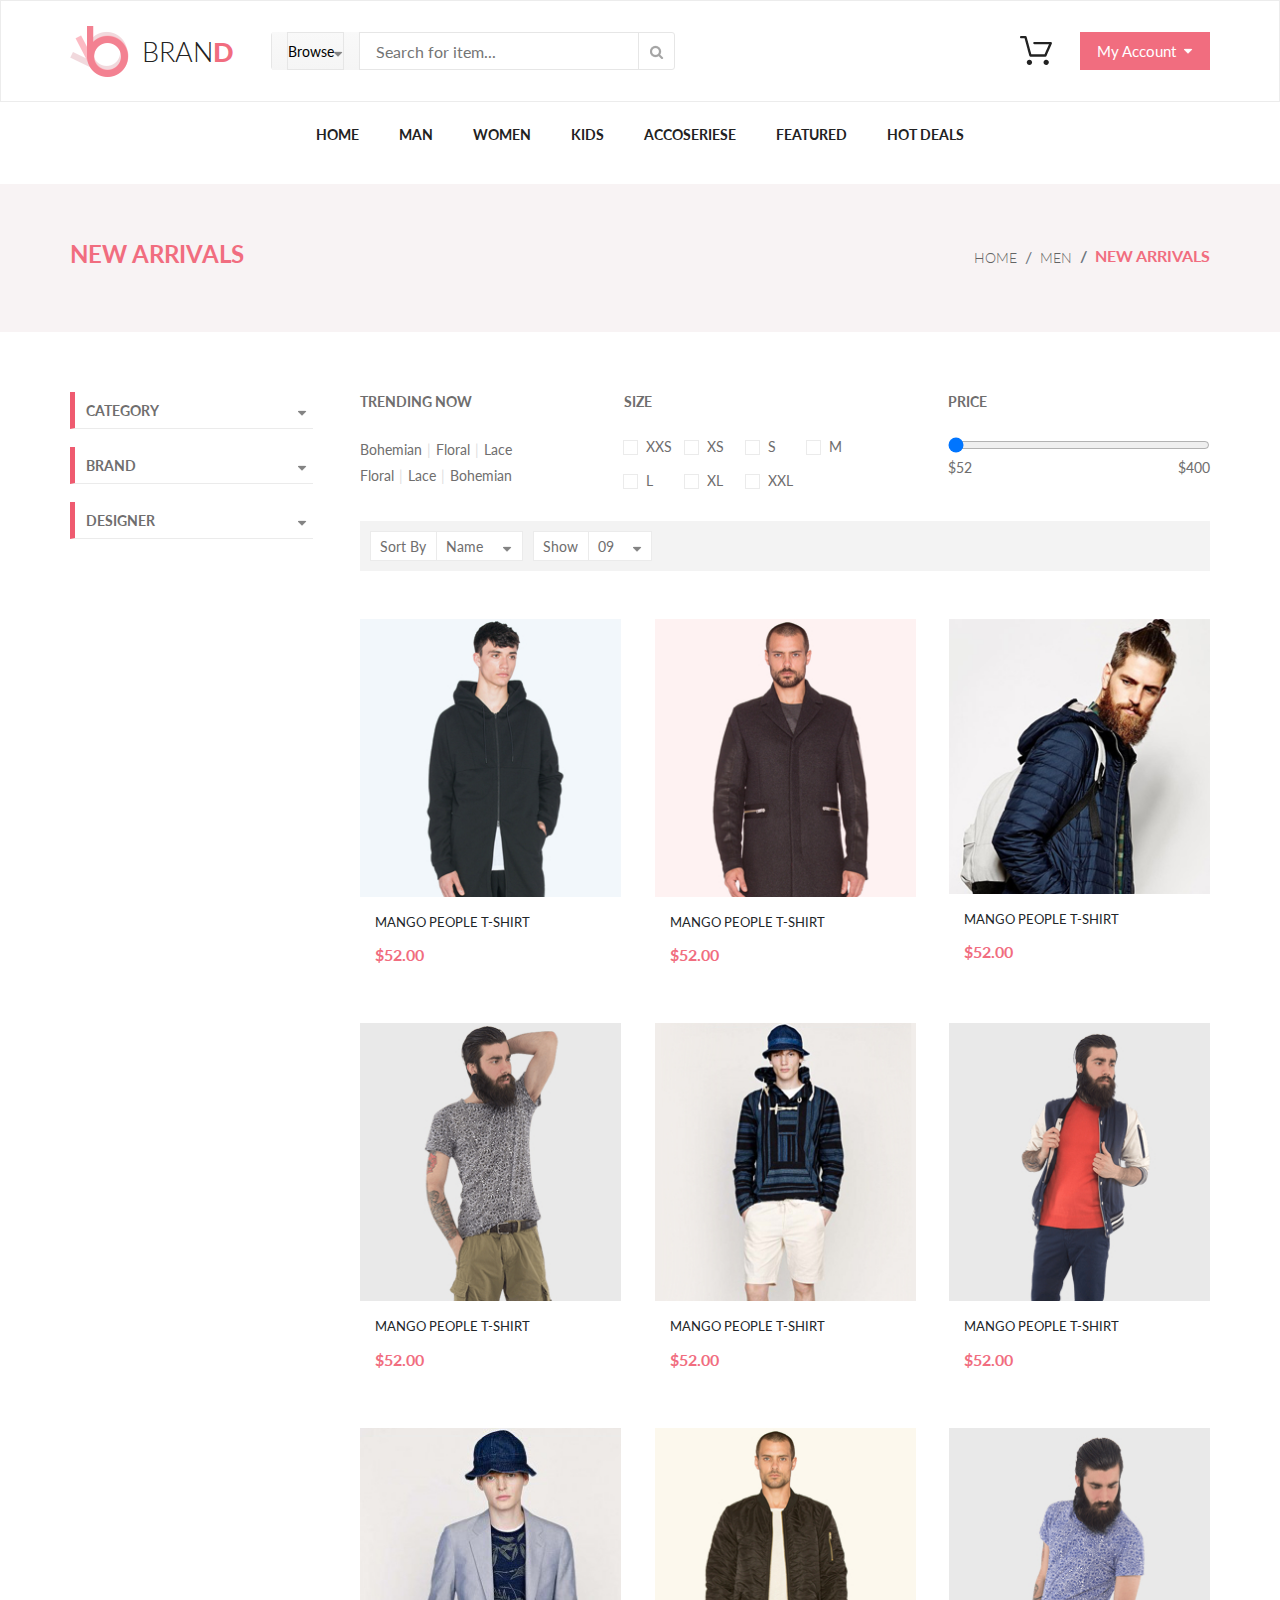
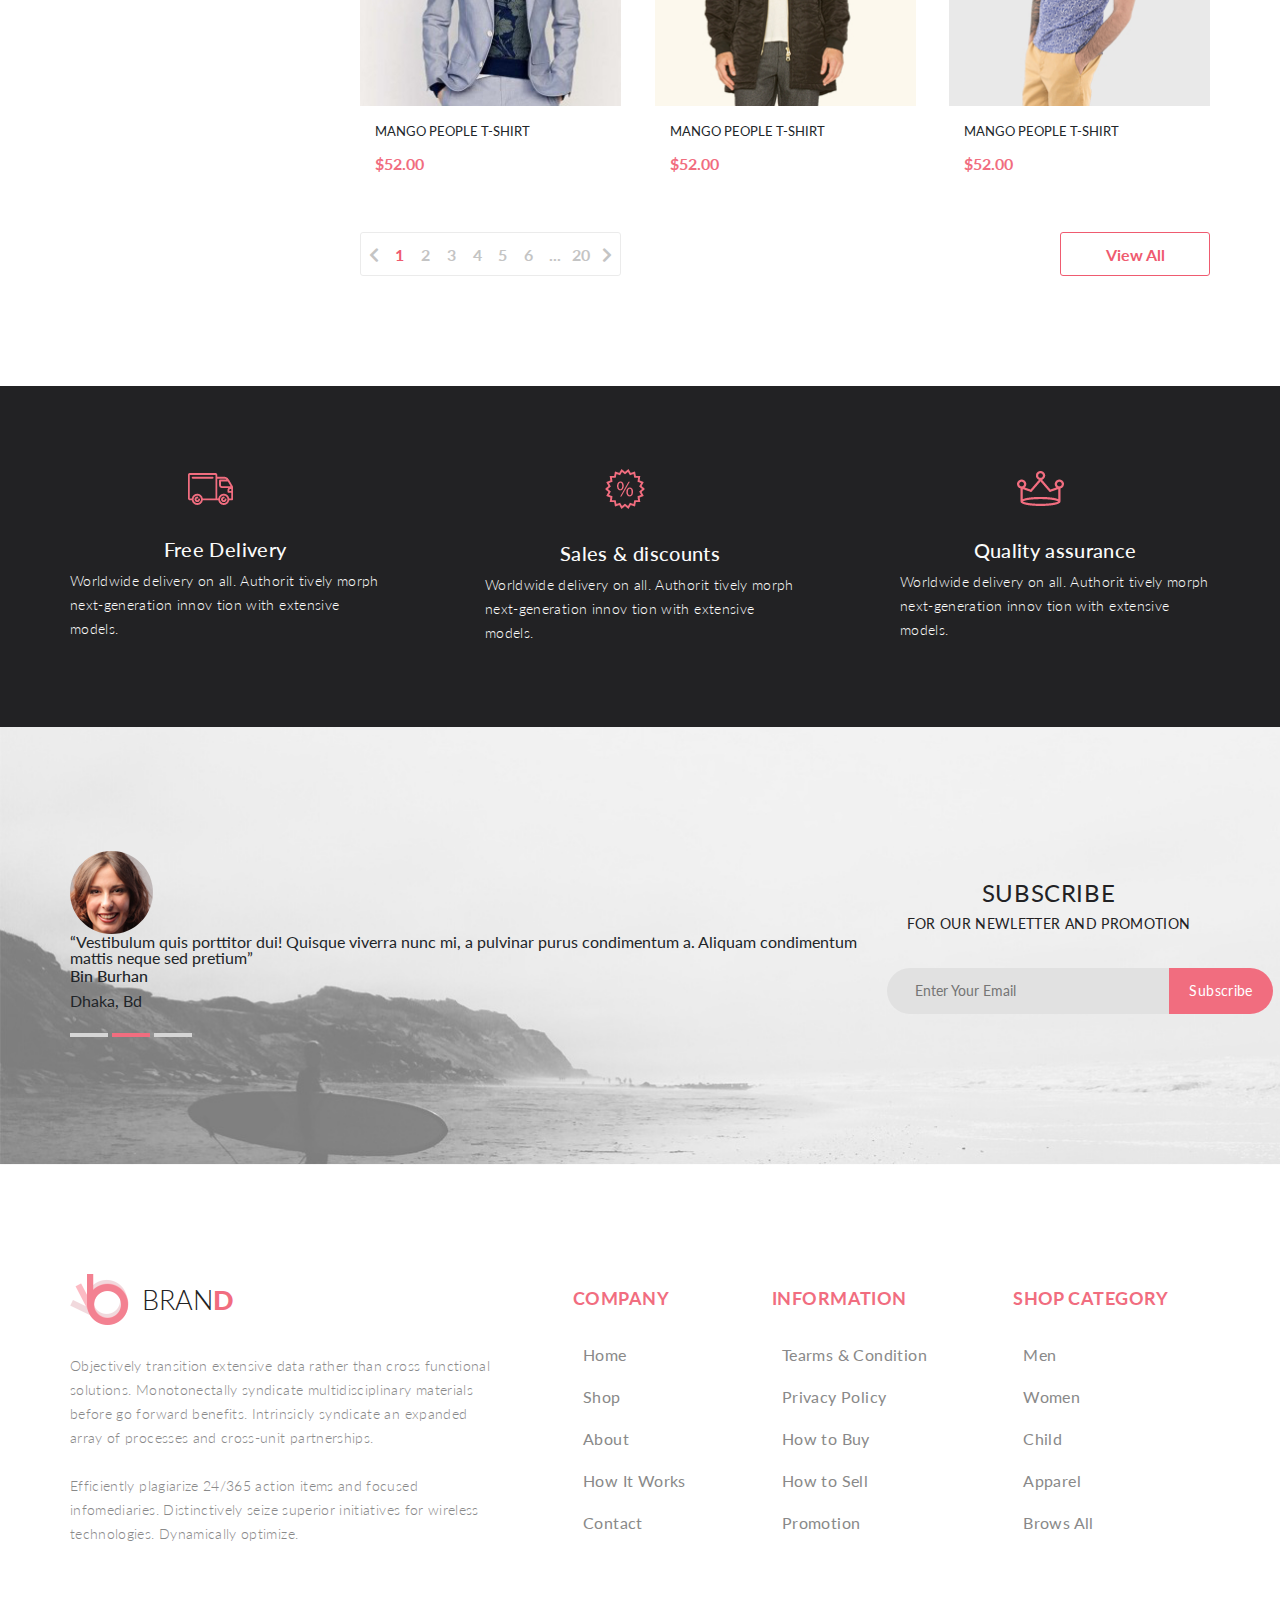
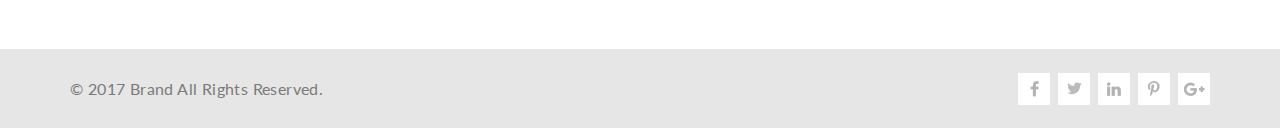
==== commit 6c8e8671: "lesson-4" ====
--- a/product.html
+++ b/product.html
@@ -13,7 +13,7 @@
     <header class="header">
         <div class="container header-content">
             <div class="header-left">
-                <a class="logo" href="#"><img class="logo-img" src="img/logo.png" alt=""> <span class="text">BRAN</span><span class="text-d">D</span></a>
+                <a class="logo" href="index.html"><img class="logo-img" src="img/logo.png" alt=""> <span class="text">BRAN</span><span class="text-d">D</span></a>
                 <form class="header-form" action="#">
                     <details class="browse-drop-box">
                         <summary>Browse</summary>
@@ -45,7 +45,9 @@
                             </div>
                         </div>
                     </details>
-                    <input placeholder="Search for item..." type="text">
+                    <label>
+                        <input placeholder="Search for item..." type="text">
+                    </label>
                     <button><img src="img/search.png" alt=""></button>
                 </form>
             </div>
@@ -89,7 +91,7 @@
     <nav>
         <div class="container nav-content">
             <ul class="menu">
-                <li><a class="menu-link" href="#">Home</a>
+                <li><a class="menu-link" href="index.html">Home</a>
                     <div class="drop">
                         <div class="drop-flex">
                             <h3 class="drop-h3">Women</h3>
@@ -400,7 +402,7 @@
                 <ol class="breadcrumb">
                     <li class="breadcrumb-item"><a href="#">Home</a></li>
                     <li class="breadcrumb-item"><a href="#">Men</a></li>
-                    <li class="breadcrumb-item active" aria-current="page">New Arrivals</li>
+                    <li class="breadcrumb-item active-breadcrumb" aria-current="page">New Arrivals</li>
                 </ol>
             </nav>
         </div>
@@ -528,71 +530,71 @@
                 </section>
                 <section class="catalog">
                     <div class="product">
-                        <a class="product-link" href="#"><img class="product-img" src="img/product-9.jpg" alt="product-9.jpg"></a>
-                        <div class="product-description">
-                            <h5>MANGO PEOPLE T-SHIRT</h5>
-                            <p class="product-price">$52.00</p>
-                        </div>
-                        <a href="#" class="product-add"><img src="img/cart-add.png" alt="">Add to Cart</a>
-                    </div>
-                    <div class="product">
-                        <a class="product-link" href="#"><img class="product-img" src="img/product-10.jpg" alt="product-10.jpg"></a>
-                        <div class="product-description">
-                            <h5>MANGO PEOPLE T-SHIRT</h5>
-                            <p class="product-price">$52.00</p>
-                        </div>
-                        <a href="#" class="product-add"><img src="img/cart-add.png" alt="">Add to Cart</a>
-                    </div>
-                    <div class="product">
-                        <a class="product-link" href="#"><img class="product-img" src="img/product-3.png" alt="product-3.png"></a>
-                        <div class="product-description">
-                            <h5>MANGO PEOPLE T-SHIRT</h5>
-                            <p class="product-price">$52.00</p>
-                        </div>
-                        <a href="#" class="product-add"><img src="img/cart-add.png" alt="">Add to Cart</a>
-                    </div>
-                    <div class="product">
-                        <a class="product-link" href="#"><img class="product-img" src="img/product-11.jpg" alt="product-11.jpg"></a>
-                        <div class="product-description">
-                            <h5>MANGO PEOPLE T-SHIRT</h5>
-                            <p class="product-price">$52.00</p>
-                        </div>
-                        <a href="#" class="product-add"><img src="img/cart-add.png" alt="">Add to Cart</a>
-                    </div>
-                    <div class="product">
-                        <a class="product-link" href="#"><img class="product-img" src="img/product-12.jpg" alt="product-12.jpg"></a>
-                        <div class="product-description">
-                            <h5>MANGO PEOPLE T-SHIRT</h5>
-                            <p class="product-price">$52.00</p>
-                        </div>
-                        <a href="#" class="product-add"><img src="img/cart-add.png" alt="">Add to Cart</a>
-                    </div>
-                    <div class="product">
-                        <a class="product-link" href="#"><img class="product-img" src="img/product-13.jpg" alt="product-13.jpg"></a>
-                        <div class="product-description">
-                            <h5>MANGO PEOPLE T-SHIRT</h5>
-                            <p class="product-price">$52.00</p>
-                        </div>
-                        <a href="#" class="product-add"><img src="img/cart-add.png" alt="">Add to Cart</a>
-                    </div>
-                    <div class="product">
-                        <a class="product-link" href="#"><img class="product-img" src="img/product-14.jpg" alt="product-14.jpg"></a>
-                        <div class="product-description">
-                            <h5>MANGO PEOPLE T-SHIRT</h5>
-                            <p class="product-price">$52.00</p>
-                        </div>
-                        <a href="#" class="product-add"><img src="img/cart-add.png" alt="">Add to Cart</a>
-                    </div>
-                    <div class="product">
-                        <a class="product-link" href="#"><img class="product-img" src="img/product-15.jpg" alt="product-15.jpg"></a>
-                        <div class="product-description">
-                            <h5>MANGO PEOPLE T-SHIRT</h5>
-                            <p class="product-price">$52.00</p>
-                        </div>
-                        <a href="#" class="product-add"><img src="img/cart-add.png" alt="">Add to Cart</a>
-                    </div>
-                    <div class="product">
-                        <a class="product-link" href="#"><img class="product-img" src="img/product-16.jpg" alt="product-16.jpg"></a>
+                        <a class="product-link" href="Single-page.html"><img class="product-img" src="img/product-9.jpg" alt="product-9.jpg"></a>
+                        <div class="product-description">
+                            <h5>MANGO PEOPLE T-SHIRT</h5>
+                            <p class="product-price">$52.00</p>
+                        </div>
+                        <a href="#" class="product-add"><img src="img/cart-add.png" alt="">Add to Cart</a>
+                    </div>
+                    <div class="product">
+                        <a class="product-link" href="Single-page.html"><img class="product-img" src="img/product-10.jpg" alt="product-10.jpg"></a>
+                        <div class="product-description">
+                            <h5>MANGO PEOPLE T-SHIRT</h5>
+                            <p class="product-price">$52.00</p>
+                        </div>
+                        <a href="#" class="product-add"><img src="img/cart-add.png" alt="">Add to Cart</a>
+                    </div>
+                    <div class="product">
+                        <a class="product-link" href="Single-page.html"><img class="product-img" src="img/product-3.png" alt="product-3.png"></a>
+                        <div class="product-description">
+                            <h5>MANGO PEOPLE T-SHIRT</h5>
+                            <p class="product-price">$52.00</p>
+                        </div>
+                        <a href="#" class="product-add"><img src="img/cart-add.png" alt="">Add to Cart</a>
+                    </div>
+                    <div class="product">
+                        <a class="product-link" href="Single-page.html"><img class="product-img" src="img/product-11.jpg" alt="product-11.jpg"></a>
+                        <div class="product-description">
+                            <h5>MANGO PEOPLE T-SHIRT</h5>
+                            <p class="product-price">$52.00</p>
+                        </div>
+                        <a href="#" class="product-add"><img src="img/cart-add.png" alt="">Add to Cart</a>
+                    </div>
+                    <div class="product">
+                        <a class="product-link" href="Single-page.html"><img class="product-img" src="img/product-12.jpg" alt="product-12.jpg"></a>
+                        <div class="product-description">
+                            <h5>MANGO PEOPLE T-SHIRT</h5>
+                            <p class="product-price">$52.00</p>
+                        </div>
+                        <a href="#" class="product-add"><img src="img/cart-add.png" alt="">Add to Cart</a>
+                    </div>
+                    <div class="product">
+                        <a class="product-link" href="Single-page.html"><img class="product-img" src="img/product-13.jpg" alt="product-13.jpg"></a>
+                        <div class="product-description">
+                            <h5>MANGO PEOPLE T-SHIRT</h5>
+                            <p class="product-price">$52.00</p>
+                        </div>
+                        <a href="#" class="product-add"><img src="img/cart-add.png" alt="">Add to Cart</a>
+                    </div>
+                    <div class="product">
+                        <a class="product-link" href="Single-page.html"><img class="product-img" src="img/product-14.jpg" alt="product-14.jpg"></a>
+                        <div class="product-description">
+                            <h5>MANGO PEOPLE T-SHIRT</h5>
+                            <p class="product-price">$52.00</p>
+                        </div>
+                        <a href="#" class="product-add"><img src="img/cart-add.png" alt="">Add to Cart</a>
+                    </div>
+                    <div class="product">
+                        <a class="product-link" href="Single-page.html"><img class="product-img" src="img/product-15.jpg" alt="product-15.jpg"></a>
+                        <div class="product-description">
+                            <h5>MANGO PEOPLE T-SHIRT</h5>
+                            <p class="product-price">$52.00</p>
+                        </div>
+                        <a href="#" class="product-add"><img src="img/cart-add.png" alt="">Add to Cart</a>
+                    </div>
+                    <div class="product">
+                        <a class="product-link" href="Single-page.html"><img class="product-img" src="img/product-16.jpg" alt="product-16.jpg"></a>
                         <div class="product-description">
                             <h5>MANGO PEOPLE T-SHIRT</h5>
                             <p class="product-price">$52.00</p>
@@ -689,7 +691,7 @@
     </section>
     <footer class="footer">
         <div class="container footer-content">
-            <div class="footer-logo"><a class="logo" href="#"><img class="logo-img" src="img/logo.png" alt=""> <span class="text">BRAN</span><span class="text-d">D</span></a>
+            <div class="footer-logo"><a class="logo" href="index.html"><img class="logo-img" src="img/logo.png" alt=""> <span class="text">BRAN</span><span class="text-d">D</span></a>
                 <div class="footer-text">
                     <p>Objectively transition extensive data rather than cross functional solutions. Monotonectally syndicate multidisciplinary materials before go forward benefits. Intrinsicly syndicate an expanded array of processes and cross-unit partnerships. </p><br>
                     <p>Efficiently plagiarize 24/365 action items and focused infomediaries.
@@ -699,7 +701,7 @@
             <section class="footer-company">
                 <h3>COMPANY</h3>
                 <ul>
-                    <li><a href="#">Home</a></li>
+                    <li><a href="index.html">Home</a></li>
                     <li><a href="#">Shop</a></li>
                     <li><a href="#">About</a></li>
                     <li><a href="#">How It Works</a></li>
--- a/style.css
+++ b/style.css
@@ -1,1303 +1,1600 @@
-@import url('https://fonts.googleapis.com/css?family=Lato:300,400,400i,700,900&display=swap');
-
+@import url("https://fonts.googleapis.com/css?family=Lato:300,400,400i,700,900&display=swap");
 * {
-    margin: 0;
-    padding: 0;
-    font-family: 'Lato', sans-serif;
-}
+  margin: 0;
+  padding: 0;
+  font-family: "Lato", sans-serif;
+}
+
 body {
-    line-height: 1;
-}
+  line-height: 1;
+}
+
 p {
-    margin: 0;
-}
+  margin: 0;
+}
+
 .container {
-    width: 1140px;
-    margin: 0 auto;
-    padding: 0;
+  width: 1140px;
+  margin: 0 auto;
+  padding: 0;
 }
 
 .header-content {
-    height: 100px;
-    display: flex;
-    justify-content: space-between;
+  height: 100px;
+  display: flex;
+  justify-content: space-between;
 }
 
 .header-left,
 .header-right,
 .header-form,
 .logo {
-    display: flex;
-    align-items: center;
-}
-
+  display: flex;
+  align-items: center;
+}
 
 .header-left a,
 .header-right a {
-    text-decoration: none;
+  text-decoration: none;
 }
 
 .logo .text-d {
-    color: #f16d7f;
-    font-size: 27px;
-    font-weight: 900;
+  color: #f16d7f;
+  font-size: 27px;
+  font-weight: 900;
 }
 
 .logo .text {
-    font-size: 27px;
-    color: #222222;
-    font-weight: 300;
+  font-size: 27px;
+  color: #222222;
+  font-weight: 300;
 }
 
 .logo-img {
-    margin-right: 13px;
+  margin-right: 13px;
 }
 
 .logo {
-    margin-right: 37px;
+  margin-right: 37px;
 }
 
 .header-form {
-    height: 38px;
-    border-radius: 3px 3px 3px 3px;
-    border: 1px solid #e6e6e6 !important;
-}
-
+  height: 38px;
+  border-radius: 3px 3px 3px 3px;
+  border: 1px solid #e6e6e6 !important;
+}
 .header-form input {
-    height: 38px;
-    width: 280px;
-    border: none;
-    padding-left: 16px;
-    padding-right: 15px;
-    box-sizing: border-box;
-    border: 1px solid #e6e6e6;
-}
-
+  height: 38px;
+  width: 280px;
+  padding-left: 16px;
+  padding-right: 15px;
+  box-sizing: border-box;
+  border: 1px solid #e6e6e6;
+}
 .header-form button {
-    height: 38px;
-    width: 35px;
-    border: none;
-    background-color: transparent;
-    box-shadow: none;
-    cursor: pointer;
+  height: 38px;
+  width: 35px;
+  border: none;
+  background-color: transparent;
+  box-shadow: none;
+  cursor: pointer;
 }
 .header-form button:hover {
-    background-color: #eee;
+  background-color: #eee;
 }
 
 .header-my-account {
-    margin-left: 26px;
-    width: 130px;
-    height: 38px;
-    background-color: #f16d7f;
-    color: #fff;
-    font-size: 15px;
-    font-weight: 400;
-    display: flex;
-    align-items: center;
-    justify-content: center;
+  margin-left: 26px;
+  width: 130px;
+  height: 38px;
+  background-color: #f16d7f;
+  color: #fff;
+  font-size: 15px;
+  font-weight: 400;
+  display: flex;
+  align-items: center;
+  justify-content: center;
 }
 .header-my-account:hover {
-    filter: brightness(120%);
-    color: #FFF;
+  filter: brightness(120%);
+  color: #FFF;
 }
 
 .cart {
-    margin-left: 6px;
-    margin-bottom: 2px;
-}
+  margin-left: 6px;
+  margin-bottom: 2px;
+}
+
 .header-right a:hover .cart {
-    filter: contrast(0%);
+  filter: contrast(0%);
 }
 
 .header {
-    border: 1px solid #ececec;
+  border: 1px solid #ececec;
 }
 
 .menu {
-    display: flex;
-    list-style-type: none;
-    justify-content: center;
-}
-
+  display: flex;
+  list-style-type: none;
+  justify-content: center;
+}
 .menu-link {
-    display: block;
-    padding: 20px;
-    text-decoration: none;
-    color: #222222;
-    font-size: 14px;
-    font-weight: 700;
-    line-height: 26px;
-    text-transform: uppercase;
-}
-.menu a:hover, .menu-link:hover {
-    text-decoration: none;
-    color: #999;
+  display: block;
+  padding: 20px;
+  text-decoration: none;
+  color: #222222;
+  font-size: 14px;
+  font-weight: 700;
+  line-height: 26px;
+  text-transform: uppercase;
+}
+.menu-link:hover {
+  text-decoration: none;
+  color: #f16d7f;
 }
 
 .promo {
-        background-color: #e8e8e8;
-}
-
+  background-color: #e8e8e8;
+}
 .promo-content {
-    height: 613px;
-    background-image: url(img/promo-background.png);
-    background-position: 0 -51px;
-    display: flex;
-}
-
+  height: 613px;
+  background-image: url(img/promo-background.png);
+  background-position: 0 -51px;
+  display: flex;
+}
 .promo-text {
-    padding-top: 224px;
-    box-sizing: border-box;
+  padding-top: 224px;
+  box-sizing: border-box;
 }
 .promo-text h2 {
-    font-size: 60px;
-    letter-spacing: 1.5px;
-    font-weight: 900;
-    line-height: 42px;
+  font-size: 60px;
+  letter-spacing: 1.5px;
+  font-weight: 900;
+  line-height: 42px;
 }
 .promo-text h3 {
-    font-size: 40px;
-    font-weight: 900;
-    letter-spacing: 1px;
-    line-height: 64px;
+  font-size: 40px;
+  font-weight: 900;
+  letter-spacing: 1px;
+  line-height: 64px;
 }
 
 .pink {
-    color: #f16d7f;
+  color: #f16d7f;
 }
 
 .rectangle {
-    width: 12px;
-    height: 92px;
-    background-color: #f16d7f;
-    margin-top: 224px;
-    margin-right: 12px;
-}
-
+  width: 12px;
+  height: 92px;
+  background-color: #f16d7f;
+  margin-top: 224px;
+  margin-right: 12px;
+}
+
+.category {
+  margin-top: 98px;
+}
 .category-1 {
-    width: 560px;
-    height: 542px;
-    background-image: url(img/category-bg-1.png);
-    position: relative;
-        
-}
-
-.category {
-    margin-top: 98px;
-}
-
+  width: 560px;
+  height: 542px;
+  background-image: url(img/category-bg-1.png);
+  position: relative;
+}
 .category-2 {
-    width: 560px;
-    height: 261px;
-    background-image: url(img/category-bg-2.png);
-    background-repeat: no-repeat;
-    background-color: #dadad2;
-}
-
+  width: 560px;
+  height: 261px;
+  background-image: url(img/category-bg-2.png);
+  background-repeat: no-repeat;
+  background-color: #dadad2;
+}
 .category-3 {
-    width: 560px;
-    height: 261px;
-    background-image: url(img/category-bg-3.png); 
-    align-self: flex-end;
-}
-
+  width: 560px;
+  height: 261px;
+  background-image: url(img/category-bg-3.png);
+  align-self: flex-end;
+}
 .category-4 {
-    width: 560px;
-    height: 542px;
-    background-image: url(img/category-bg-4.png);
-    align-self: flex-end;
-}
-
+  width: 560px;
+  height: 542px;
+  background-image: url(img/category-bg-4.png);
+  align-self: flex-end;
+}
 .category-content {
-    display: flex;
-    flex-wrap: wrap;
-    flex-direction: column;
-    justify-content: space-between;
-    height: 823px;
-}
-
+  display: flex;
+  flex-wrap: wrap;
+  flex-direction: column;
+  justify-content: space-between;
+  height: 823px;
+}
 .category-link {
-    display: block;  
-    width: 100%;  
-    height: 100%;  
-    text-decoration: none;  
-    z-index: 1;
+  display: block;
+  width: 100%;
+  height: 100%;
+  text-decoration: none;
+  z-index: 1;
 }
 .category-link:hover {
-    background-color: #333;
-    opacity: 0.3;
-}
-
+  background-color: #333;
+  opacity: 0.3;
+}
 .category-badge-1, .category-badge-2, .category-badge-3, .category-badge-4 {
-    margin-top: 26px;
-    background-color: #FFF;
-    height: 82px;
-    text-align: center;
-    font-size: 19px;
-    font-weight: 900;
-    letter-spacing: 0.45px;
-    padding-top: 16px;
-    box-sizing: border-box;
-    position: absolute;
+  margin-top: 26px;
+  background-color: #FFF;
+  height: 82px;
+  text-align: center;
+  font-size: 19px;
+  font-weight: 900;
+  letter-spacing: 0.45px;
+  padding-top: 16px;
+  box-sizing: border-box;
+  position: absolute;
 }
 .category-badge-1 {
-    width: 175px;
+  width: 175px;
 }
 .category-badge-2 {
-    width: 225px;
+  width: 225px;
 }
 .category-badge-3 {
-    width: 162px;
+  width: 162px;
 }
 .category-badge-4 {
-    width: 180px;
+  width: 180px;
 }
 .category-pink-text {
-    color: #f16d7f;
-    font-size: 30px;
-    letter-spacing: 0.75px;
+  color: #f16d7f;
+  font-size: 30px;
+  letter-spacing: 0.75px;
 }
 
 .product-box {
-    margin-top: 100px;
-    margin-bottom: 113px;
-}
+  margin-top: 100px;
+  margin-bottom: 113px;
+}
+
 .product-container h4 {
-    font-size: 30px;
-    font-weight: 700;
-    letter-spacing: 0.75px;
-    text-align: center;
-}
+  font-size: 30px;
+  font-weight: 700;
+  letter-spacing: 0.75px;
+  text-align: center;
+}
+
 .product-container h6 {
-    font-size: 14px;
-    font-weight: 400;
-    color: #9f9f9f;
-    text-align: center;
-    margin-top: 12px;
-    margin-bottom: 60px;
-}
+  font-size: 14px;
+  font-weight: 400;
+  color: #9f9f9f;
+  text-align: center;
+  margin-top: 12px;
+  margin-bottom: 60px;
+}
+
 .product {
-    position: relative;
-    width: 261px;
-    margin-bottom: 39px;
+  position: relative;
+  width: 261px;
+  margin-bottom: 39px;
 }
 .product-add {
-    width: 123px;
-    height: 39px;
-    display: none;
-    color: #ffffff;
-    font-size: 13px;
-    font-weight: 700;
-    border: 1px solid #ffffff;
-    position: absolute;
-    top: 98px;
-    left: 70px;
-    justify-content: center;
-    align-items: center;
-    text-decoration: none;    
+  width: 123px;
+  height: 39px;
+  display: none;
+  color: #ffffff;
+  font-size: 13px;
+  font-weight: 700;
+  border: 1px solid #ffffff;
+  position: absolute;
+  top: 98px;
+  left: 70px;
+  justify-content: center;
+  align-items: center;
+  text-decoration: none;
+}
+.product-add:hover {
+  box-shadow: 0 0 10px #fff;
+  color: #FFF;
+  text-decoration: none;
 }
 .product-add img {
-    padding-right: 8px;
-}
-
+  padding-right: 8px;
+}
 .product-img {
-    width: 100%;
+  width: 100%;
 }
 .product:hover {
-    box-shadow: 0 5px 8px rgba(0, 0, 0, 0.16);
+  box-shadow: 0 5px 8px rgba(0, 0, 0, 0.16);
 }
 .product:hover .product-img {
-    filter: brightness(50%);
+  filter: brightness(50%);
 }
 .product:hover .product-add {
-    display: flex;
-}
-.product-add:hover {
-    box-shadow: 0 0 10px #fff;
-    color: #FFF;
-    text-decoration: none;
+  display: flex;
 }
 .product-content {
-    display: flex;
-    flex-wrap: wrap;
-    justify-content: space-between;
+  display: flex;
+  flex-wrap: wrap;
+  justify-content: space-between;
+}
+.product-description {
+  margin-bottom: 21px;
 }
 .product-description h5 {
-    font-size: 13px;
-    font-weight: 400;
-    margin-top: 18px;
-    margin-bottom: 17px;
-    margin-left: 15px;
-}
-.product-description {
-    margin-bottom: 21px;
+  font-size: 13px;
+  font-weight: 400;
+  margin-top: 18px;
+  margin-bottom: 17px;
+  margin-left: 15px;
 }
 .product-price {
-    font-size: 16px;
-    font-weight: 700;
-    color: #f16d7f;
-    margin-left: 15px;
-}
-.all-product {
-    background-color: #f16d7f;
-    width: 212px;
-    height: 48px;
-    display: flex;
-    align-items: center;
-    justify-content: center;
-    color: #FFF;
-    font-size: 16px;
-    font-weight: 700;    
-    letter-spacing: 0.4px;
-    text-decoration: none;
-    margin: 0 auto;    
-}
-.all-product:hover {
-    filter: brightness(120%);
+  font-size: 16px;
+  font-weight: 700;
+  color: #f16d7f;
+  margin-left: 15px;
+}
+.product-all {
+  background-color: #f16d7f;
+  width: 212px;
+  height: 48px;
+  display: flex;
+  align-items: center;
+  justify-content: center;
+  color: #FFF;
+  font-size: 16px;
+  font-weight: 700;
+  letter-spacing: 0.4px;
+  text-decoration: none;
+  margin: 0 auto;
+}
+.product-all:hover {
+  filter: brightness(120%);
 }
 
 .offer-content {
-    background-image: url(img/offer.png);
-    min-height: 529px;
-    background-repeat: no-repeat;
-    display: flex;
-    justify-content:space-between;
-    margin-bottom: 97px;
-    position: relative;
-}
+  background-image: url(img/offer.png);
+  min-height: 529px;
+  background-repeat: no-repeat;
+  display: flex;
+  justify-content: space-between;
+  margin-bottom: 97px;
+  position: relative;
+}
+
 .offer-text {
-    margin-top: 146px;
-    margin-left: 39px;
+  margin-top: 146px;
+  margin-left: 39px;
 }
 .offer-text h2 {
-    color: #ffffff;
-    font-size: 54px;
-    font-weight: 700;
-    letter-spacing: 1.5px;
+  color: #ffffff;
+  font-size: 54px;
+  font-weight: 700;
+  letter-spacing: 1.5px;
 }
 .offer-text h3 {
-    font-size: 32px;
-    letter-spacing: 0.9px;
-    color: #ffffff;
+  font-size: 32px;
+  letter-spacing: 0.9px;
+  color: #ffffff;
 }
 
 .feature-box {
-    background-color: #222224;
-    min-height: 529px;
-    width: 373px;
-    display: flex;
-    flex-direction: column;
-    justify-content: space-around;
+  background-color: #222224;
+  min-height: 529px;
+  width: 373px;
+  display: flex;
+  flex-direction: column;
+  justify-content: space-around;
 }
 
 .feature {
-    color: #fbfbfb;
-    font-size: 14px;
-    font-weight: 300;
-    line-height: 24px;
-    letter-spacing: 0.35px;
-    display: flex;
-    justify-content: center;
-    align-items: flex-start;
+  color: #fbfbfb;
+  font-size: 14px;
+  font-weight: 300;
+  line-height: 24px;
+  letter-spacing: 0.35px;
+  display: flex;
+  justify-content: center;
+  align-items: flex-start;
 }
 .feature-img {
-    padding-right: 30px;
+  padding-right: 30px;
 }
 .feature a:hover .feature-img, .feature-horizontal a:hover .feature-img {
-    filter: contrast(50%);
-}
-
+  filter: contrast(50%);
+}
 .feature h5 {
-    font-size: 20px;
-    font-weight: 700;
-    letter-spacing: 0.5px;
+  font-size: 20px;
+  font-weight: 700;
+  letter-spacing: 0.5px;
 }
 .feature-description {
-    width: 219px;
+  width: 219px;
 }
 
 .subscribe {
-    height: 438px;
-    background: url(img/subscribe-layer.jpg) no-repeat;
-    background-size: cover;
-    margin-bottom: 109px;
-}
-
-.man {
-    display: flex;
-    align-items: flex-start;
-    margin-bottom: 41px;
-}
-.man img {
-    margin-right: 28px;
-}
-
-.quote {
-    width: 386px;
-}
-
-.quote-text {
-    color: #222224;
-    font-size: 16px;
-    font-style: italic;
-    line-height: 26px;
-    letter-spacing: 0.4px;
-    margin-bottom: 19px;
-}
-.author h6 {
-    font-size: 16px;
-    font-weight: 900;
-    letter-spacing: 0.4px;
-    line-height: 26px;
-    color: #f16d7f;
-}
-.author p {
-    color: #222224;
-    font-size: 12px;
-    font-weight: 300;
-    letter-spacing: 0.3px;
-    line-height: 14px;
+  height: 438px;
+  background: url(img/subscribe-layer.jpg) no-repeat;
+  background-size: cover;
+  margin-bottom: 109px;
 }
 .subscribe-mail h3 {
-    color: #222224;
-    font-weight: 400;
-    font-size: 24px;
-    letter-spacing: 0.6px;
-    text-transform: uppercase;
-    text-align: center;
+  color: #222224;
+  font-weight: 400;
+  font-size: 24px;
+  letter-spacing: 0.6px;
+  text-transform: uppercase;
+  text-align: center;
 }
 .subscribe-mail h4 {
-    color: #222224;
-    font-size: 14px;
-    font-weight: 400;
-    letter-spacing: 0.35px;
-    text-align: center;
+  color: #222224;
+  font-size: 14px;
+  font-weight: 400;
+  letter-spacing: 0.35px;
+  text-align: center;
 }
 .subscribe-mail form {
-    margin-top: 35px;
-    position: relative;
+  margin-top: 35px;
+  position: relative;
 }
 .subscribe-mail input {
-    width: 282px;
-    height: 46px;
-    border-radius: 23px 0 0 23px;
-    background-color: #e1e1e1;
-    border: none;
-    padding-left: 28px;
-    padding-right: 28px;
-    box-sizing: border-box;
-    color: #222224;
-    font-size: 14px;
-    font-weight: 400;
+  width: 282px;
+  height: 46px;
+  border-radius: 23px 0 0 23px;
+  background-color: #e1e1e1;
+  border: none;
+  padding-left: 28px;
+  padding-right: 28px;
+  box-sizing: border-box;
+  color: #222224;
+  font-size: 14px;
+  font-weight: 400;
 }
 .subscribe-mail button {
-    width: 104px;
-    height: 46px;
-    border-radius: 0 23px 23px 0;
-    background-color: #f16d7f;
-    border: none;
-    box-shadow: none;
-    color: #ffffff;
-    font-size: 14px;
-    font-weight: 400;
-    line-height: 46px;
-    letter-spacing: 0.35px;
-    cursor: pointer;
-    position: absolute;
-    left: 282px;
+  width: 104px;
+  height: 46px;
+  border-radius: 0 23px 23px 0;
+  background-color: #f16d7f;
+  border: none;
+  box-shadow: none;
+  color: #ffffff;
+  font-size: 14px;
+  font-weight: 400;
+  line-height: 46px;
+  letter-spacing: 0.35px;
+  cursor: pointer;
+  position: absolute;
+  left: 282px;
 }
 .subscribe-mail button:hover {
-    background-color: #d97583;
+  background-color: #d97583;
 }
 .subscribe-content {
-    display: flex;
-    align-items: center;
-    justify-content: center;
-    height: inherit;
-}
-
-.slider {
-    display: flex;
-    justify-content: center;
-    flex-direction: column;
-    margin-right: 161px;
-}
-
-.slider-pagination {
-    display: flex;
-    justify-content: center;
-}
-.slider-pagination img {
-    margin-right: 13px;
+  display: flex;
+  align-items: center;
+  justify-content: center;
+  height: inherit;
+}
+.subscribe-man {
+  display: flex;
+  align-items: flex-start;
+  margin-bottom: 41px;
+}
+.subscribe-man img {
+  margin-right: 28px;
+}
+.subscribe-quote {
+  width: 386px;
+}
+.subscribe-quote-text {
+  color: #222224;
+  font-size: 16px;
+  font-style: italic;
+  line-height: 26px;
+  letter-spacing: 0.4px;
+  margin-bottom: 19px;
+}
+.subscribe-author h6 {
+  font-size: 16px;
+  font-weight: 900;
+  letter-spacing: 0.4px;
+  line-height: 26px;
+  color: #f16d7f;
+}
+.subscribe-author p {
+  color: #222224;
+  font-size: 12px;
+  font-weight: 300;
+  letter-spacing: 0.3px;
+  line-height: 14px;
+}
+.subscribe-slider {
+  display: flex;
+  justify-content: center;
+  flex-direction: column;
+  margin-right: 161px;
+}
+.subscribe-slider-pagination {
+  display: flex;
+  justify-content: center;
+}
+.subscribe-slider-pagination img {
+  margin-right: 13px;
 }
 
 .footer-text {
-    width: 427px;
-    color: #898989;
-    font-size: 14px;
-    font-weight: 300;
-    line-height: 24px;
-    letter-spacing: 0.35px;
-}
+  width: 427px;
+  color: #898989;
+  font-size: 14px;
+  font-weight: 300;
+  line-height: 24px;
+  letter-spacing: 0.35px;
+}
+
 .footer-logo .logo {
-    text-decoration: none;
-    margin-bottom: 29px;
-}
+  text-decoration: none;
+  margin-bottom: 29px;
+}
+
 .footer-company, .footer-information, .footer-shop-category {
-    padding-top: 14px;
-}
+  padding-top: 14px;
+}
+
 .footer-company h3, .footer-information h3, .footer-shop-category h3 {
-    color: #f16d7f;
-    font-size: 18px;
-    font-weight: 700;
-    text-transform: uppercase;
-    letter-spacing: 0.45px;
-    margin-bottom: 24px;
-}
+  color: #f16d7f;
+  font-size: 18px;
+  font-weight: 700;
+  text-transform: uppercase;
+  letter-spacing: 0.45px;
+  margin-bottom: 24px;
+}
+
 .footer-company ul, .footer-information ul, .footer-shop-category ul {
-    list-style-type: none;
-}
+  list-style-type: none;
+}
+
 .footer-company li a, .footer-information li a, .footer-shop-category li a {
-    color: #898989;
-    font-size: 16px;
-    font-weight: 400;
-    letter-spacing: 0.4px;
-    line-height: 59px;
-    letter-spacing: 0.4px;
-    line-height: 42px;
-    text-decoration: none;
-    padding: 10px;
-    box-sizing: border-box;
-}
+  color: #898989;
+  font-size: 16px;
+  font-weight: 400;
+  letter-spacing: 0.4px;
+  line-height: 42px;
+  text-decoration: none;
+  padding: 10px;
+  box-sizing: border-box;
+}
+
 .footer-company li a:hover, .footer-information li a:hover, .footer-shop-category li a:hover {
-    color: #222224;
+  color: #f16d7f;
 }
 
 .footer-content {
-    display: flex;
-    justify-content: space-between;
+  display: flex;
+  justify-content: space-between;
 }
 
 .footer-shop-category {
-    margin-right: 42px;
+  margin-right: 42px;
 }
 
 .footer-underline {
-    height: 79px;
-    background-color: #e6e6e6;
-    margin-top: 89px;
+  height: 79px;
+  background-color: #e6e6e6;
+  margin-top: 89px;
 }
 
 .social {
-    width: 32px;
-    height: 32px;
-    background-color: #FFF;
-    margin-left: 8px;
-    display: flex;
-    align-items: center;
-    justify-content: center;
+  width: 32px;
+  height: 32px;
+  background-color: #FFF;
+  margin-left: 8px;
+  display: flex;
+  align-items: center;
+  justify-content: center;
 }
 
 .social-box {
-    display: flex;
+  display: flex;
 }
 
 .footer-underline-content {
-    display: flex;
-    justify-content: space-between;
-    padding-top: 24px;
-    box-sizing: border-box;
-    align-items: center;
+  display: flex;
+  justify-content: space-between;
+  padding-top: 24px;
+  box-sizing: border-box;
+  align-items: center;
 }
 
 .social-link {
-    width: inherit;
-    height: inherit;
-    display: flex;
-    align-items: center;
-    justify-content: center;
-}
+  width: inherit;
+  height: inherit;
+  display: flex;
+  align-items: center;
+  justify-content: center;
+}
+
 .social-link:hover {
-    background-color: #f16d7f;
-}
+  background-color: #f16d7f;
+}
+
 .social-link:hover .social-icon {
-    filter: contrast(250%);
+  filter: contrast(250%);
 }
 
 .social-icon-gray {
-    filter: contrast(50%);
+  filter: contrast(50%);
 }
 
 .copyright {
-    color: #7a7a7a;
-    font-size: 16px;
-    font-weight: 400;
-    letter-spacing: 0.4px;
+  color: #7a7a7a;
+  font-size: 16px;
+  font-weight: 400;
+  letter-spacing: 0.4px;
 }
 
 .offer-link {
-    display: block;
-    position: absolute;
-    width: 767px;
-    height: 529px;
-}
+  display: block;
+  position: absolute;
+  width: 767px;
+  height: 529px;
+}
+
 .offer-link:hover {
-    background: #222;
-    opacity: 0.3;
-}
+  background: #222;
+  opacity: 0.3;
+}
+
 .drop {
-    position: absolute;
-    display: none;
-    border-radius: 5px;
-    background-color: #ffffff;
-    padding: 0 0 20px;
-    border: 1px solid #ececec;
-    top: 54px;
-}
+  position: absolute;
+  display: none;
+  border-radius: 5px;
+  background-color: #ffffff;
+  padding: 0 0 20px;
+  border: 1px solid #ececec;
+  top: 54px;
+}
+
 .drop-last {
-    right: 0;
-}
+  right: 0;
+}
+
 .drop-third {
-    right: -400px;
-}
+  right: -400px;
+}
+
 .drop-third:before {
-    left: 380px !important;
-}
+  left: 380px !important;
+}
+
 .drop-mid {
-    right: -392px;
-}
+  right: -392px;
+}
+
 .drop-mid:before {
-    left: 400px !important;
+  left: 400px !important;
 }
 
 .drop-last:before {
-    right: 50px;
-    left: auto !important;
+  right: 50px;
+  left: auto !important;
 }
 
 .drop:before {
-    content: '';
-    width: 12px;
-    height: 12px;
-    background-color: #fff;
-    display: block;
-    position: absolute;
-    left: 29px;
-    top: -7px;
-    transform: rotate(45deg);
-    border-top: 1px solid #e8e8e8;
-    border-left: 1px solid #e8e8e8;
+  content: "";
+  width: 12px;
+  height: 12px;
+  background-color: #fff;
+  display: block;
+  position: absolute;
+  left: 29px;
+  top: -7px;
+  transform: rotate(45deg);
+  border-top: 1px solid #e8e8e8;
+  border-left: 1px solid #e8e8e8;
 }
 
 .drop-link {
-    color: #646464;
-    font-size: 14px;
-    font-weight: 400;
-    line-height: 28px;
-    letter-spacing: 0.35px;
-    text-decoration: none;
-}
+  color: #646464;
+  font-size: 14px;
+  font-weight: 400;
+  line-height: 28px;
+  letter-spacing: 0.35px;
+  text-decoration: none;
+}
+
 .drop-link:hover {
-    color: #999;
+  color: #f16d7f;
+  text-decoration: none;
 }
 
 .drop-ul {
-    list-style-type: none;
+  list-style-type: none;
 }
 
 .drop-flex {
-    min-width: 235px;
-    margin-right: 20px;
-    margin-left: 20px;
+  min-width: 235px;
+  margin-right: 20px;
+  margin-left: 20px;
 }
 
 .drop-h3 {
-    border-bottom: 1px solid #e8e8e8;
-    color: #232323;
-    font-size: 14px;
-    font-weight: 400;
-    text-transform: uppercase;
-    padding-bottom: 8px;
-    margin-bottom: 8px;
-    margin-top: 20px;
-    letter-spacing: 0.35px;
+  border-bottom: 1px solid #e8e8e8;
+  color: #232323;
+  font-size: 14px;
+  font-weight: 400;
+  text-transform: uppercase;
+  padding-bottom: 8px;
+  margin-bottom: 8px;
+  margin-top: 20px;
+  letter-spacing: 0.35px;
 }
 
 .menu li {
-    position: relative;
+  position: relative;
 }
 
 .menu li:hover .drop {
-    display: flex;
-}
+  display: flex;
+}
+
 .drop-flex-last {
-    margin-left: 9px;
+  margin-left: 9px;
 }
 
 .drop-img {
-    margin-top: 20px;
-}
+  margin-top: 20px;
+}
+
 .drop-img:hover {
-    filter: brightness(50%);
-}
+  filter: brightness(50%);
+}
+
 .browse-drop-box {
-    position: relative;
+  position: relative;
 }
 
 .browse-drop-box:hover .drop {
-    display: flex;
-}
+  display: flex;
+}
+
 .drop-browse {
-    top: 38px;
-    z-index: 1;
-    position: absolute;
-    display: flex;
-    border-radius: 5px;
-    background-color: #ffffff;
-    padding: 0 0 20px;
-    border: 1px solid #ececec;
-}
+  top: 38px;
+  z-index: 1;
+  position: absolute;
+  display: flex;
+  border-radius: 5px;
+  background-color: #ffffff;
+  padding: 0 0 20px;
+  border: 1px solid #ececec;
+}
+
 .drop-browse:before {
-    content: '';
-    width: 8px;
-    height: 8px;
-    background-color: #fff;
-    display: block;
-    position: absolute;
-    left: 65px;
-    top: -5px;
-    transform: rotate(45deg);
-    border-top: 1px solid #e8e8e8;
-    border-left: 1px solid #e8e8e8;
-}
+  content: "";
+  width: 8px;
+  height: 8px;
+  background-color: #fff;
+  display: block;
+  position: absolute;
+  left: 65px;
+  top: -5px;
+  transform: rotate(45deg);
+  border-top: 1px solid #e8e8e8;
+  border-left: 1px solid #e8e8e8;
+}
+
 .browse-drop-box {
-    background-color: #cdcdcc;
-    height: 38px;
-    width: 87px;
-    background-image: linear-gradient(to bottom, #f9f9f9 0%, #f5f5f5 100%);
-    color: #000;
-    font-size: 14px;
-    display: flex;
-    align-items: center;
-    justify-content: center;
-}
+  background-color: #cdcdcc;
+  height: 38px;
+  width: 87px;
+  background-image: linear-gradient(to bottom, #f9f9f9 0%, #f5f5f5 100%);
+  color: #000;
+  font-size: 14px;
+  display: flex;
+  align-items: center;
+  justify-content: center;
+}
+
 .browse-drop-box summary {
-    display: flex;
-    justify-content: space-around;
-    line-height: 38px;
-    cursor: pointer;
-    border: 1px solid #e6e6e6;
-    height: 38px;
-}
+  display: flex;
+  justify-content: space-around;
+  line-height: 38px;
+  cursor: pointer;
+  border: 1px solid #e6e6e6;
+  height: 38px;
+  box-sizing: border-box;
+}
+
 .browse-drop-box:hover {
-    background-image: linear-gradient(to bottom, #f9f9f9 0%, #ccc 100%);
-}
+  background-image: linear-gradient(to bottom, #f9f9f9 0%, #ccc 100%);
+}
+
 summary::-webkit-details-marker {
-    display: none
-}
+  display: none;
+}
+
 summary:after {
-    content: url(img/arrow-down.png);
-}
+  content: url(img/arrow-down.png);
+}
+
 details[open] summary:after {
-    content: url(img/arrow-up.png);
-}
+  content: url(img/arrow-up.png);
+}
+
 .product-name {
-    font-size: 12px;
-    font-weight: 700;
-    text-transform: uppercase;
+  font-size: 12px;
+  font-weight: 700;
+  text-transform: uppercase;
 }
 
 .product-cart-price {
-    color: #f16d7f;
-    font-size: 12px;
-    font-weight: 400;
+  color: #f16d7f;
+  font-size: 12px;
+  font-weight: 400;
 }
 
 .product-cart {
-    display: flex;
-    align-items: center;
-    border-bottom: 1px solid #ededed;
-    margin-bottom: 16px;
-    padding-bottom: 16px;
-}
+  display: flex;
+  align-items: center;
+  border-bottom: 1px solid #ededed;
+  margin-bottom: 16px;
+  padding-bottom: 16px;
+}
+
 .product-cart-img {
-    margin-right: 16px;
+  margin-right: 16px;
 }
 
 .product-cart-description {
-    margin-right: 55px;
+  margin-right: 55px;
 }
 
 .product-cart-rating {
-    margin: 8px 0;
+  margin: 8px 0;
 }
 
 .cart-box {
-    position: relative;
-    padding: 15px 0;
+  position: relative;
+  padding: 15px 0;
 }
 
 .drop-cart {
-    position: absolute;
-    left: -85px;
-    top: 53px;
-    border-radius: 5px;
-    background-color: #ffffff;
-    border: 1px solid #ececec;
-    z-index: 1;
-    padding: 20px 16px;
-    display: none;
-}
+  position: absolute;
+  left: -85px;
+  top: 53px;
+  border-radius: 5px;
+  background-color: #ffffff;
+  border: 1px solid #ececec;
+  z-index: 1;
+  padding: 20px 16px;
+  display: none;
+}
+
 .drop-cart:before {
-    content: '';
-    width: 8px;
-    height: 8px;
-    background-color: #fff;
-    display: block;
-    position: absolute;
-    left: 105px;
-    top: -5px;
-    transform: rotate(45deg);
-    border-top: 1px solid #e8e8e8;
-    border-left: 1px solid #e8e8e8;
-}
+  content: "";
+  width: 8px;
+  height: 8px;
+  background-color: #fff;
+  display: block;
+  position: absolute;
+  left: 105px;
+  top: -5px;
+  transform: rotate(45deg);
+  border-top: 1px solid #e8e8e8;
+  border-left: 1px solid #e8e8e8;
+}
+
 .cart-box:hover .drop-cart {
-    display: block;
+  display: block;
 }
 
 .total-price {
-    display: flex;
-    justify-content: space-between;
-    margin-bottom: 32px;
-}
+  display: flex;
+  justify-content: space-between;
+  margin-bottom: 32px;
+}
+
 .total-price p {
-    font-size: 16px;
-    font-weight: 700;
+  font-size: 16px;
+  font-weight: 700;
 }
 
 .checkout {
-    display: block;
-    text-align: center;
-    line-height: 50px;
-    font-size: 14px;
-    font-weight: 700;
-    text-transform: uppercase;
-    color: #f16d7f;
-    width: 225px;
-    height: 50px;
-    border: 1px solid #f16d7f;
-    box-sizing: border-box;
-    margin-bottom: 11px;    
-}
+  display: block;
+  text-align: center;
+  line-height: 50px;
+  font-size: 14px;
+  font-weight: 700;
+  text-transform: uppercase;
+  color: #f16d7f;
+  width: 225px;
+  height: 50px;
+  border: 1px solid #f16d7f;
+  box-sizing: border-box;
+  margin-bottom: 11px;
+}
+
 .checkout:hover {
-    background-color: #f16d7f;
-    color: #fff;
+  background-color: #f16d7f;
+  color: #fff;
 }
 
 .go-to-cart {
-    color: #4a4a4a;
-    display: block;
-    text-align: center;
-    line-height: 50px;
-    font-size: 14px;
-    font-weight: 700;
-    text-transform: uppercase;
-    width: 225px;
-    height: 50px;
-    border: 1px solid #eaeaea;
-    box-sizing: border-box;
-}
+  color: #4a4a4a;
+  display: block;
+  text-align: center;
+  line-height: 50px;
+  font-size: 14px;
+  font-weight: 700;
+  text-transform: uppercase;
+  width: 225px;
+  height: 50px;
+  border: 1px solid #eaeaea;
+  box-sizing: border-box;
+}
+
 .go-to-cart:hover {
-    background-color: #4a4a4a;
-    color: #fff;
-}
+  background-color: #4a4a4a;
+  color: #fff;
+}
+
 .product-cart-close:hover {
-    filter: brightness(70%);
+  filter: brightness(70%);
 }
 
 .arrivals {
-    height: 148px;
-    background-color: #f8f3f4;
-    margin-bottom: 60px;
+  height: 148px;
+  background-color: #f8f3f4;
+  margin-bottom: 60px;
 }
 
 .arrivals-text {
-    color: #f16d7f;
-    font-size: 24px;
-    font-weight: 700;
-    line-height: 20px;
-    text-transform: uppercase;
-}
+  color: #f16d7f;
+  font-size: 24px;
+  font-weight: 700;
+  line-height: 20px;
+  text-transform: uppercase;
+}
+
 .breadcrumb {
-    background: transparent;
-    margin-bottom: 0px;
-    padding: 0;
-}
+  background: transparent;
+  margin-bottom: 0;
+  padding: 0;
+}
+
 .breadcrumb-item a {
-    font-size: 14px;
-    line-height: 20px;
-    text-transform: uppercase;
-    color: #636363;
-    font-weight: 300;
-}
-.breadcrumb .active {
-    color: #f16d7f;
-    font-weight: 700;
-    text-transform: uppercase;
+  font-size: 14px;
+  line-height: 20px;
+  text-transform: uppercase;
+  color: #636363;
+  font-weight: 300;
+}
+
+.breadcrumb .active-breadcrumb {
+  color: #f16d7f;
+  font-weight: 700;
+  text-transform: uppercase;
 }
 
 .arrivals-content {
-    display: flex;
-    align-items: center;
-    justify-content: space-between;
-    height: inherit;
+  display: flex;
+  align-items: center;
+  justify-content: space-between;
+  height: inherit;
 }
 
 .side-summary {
-    color: #6f6e6e;
-    font-size: 14px;
-    font-weight: 700;
-    line-height: 20px;
-    text-transform: uppercase;
-    width: 243px;
-    height: 37px;
-    line-height: 37px;
-    padding-left: 11px;
-    padding-right: 6px;
-    box-sizing: border-box;
-    display: flex;
-    justify-content: space-between;
-    border-bottom: 1px solid #ebebeb;
-    border-left: 5px solid #ef5b70;
-    cursor: pointer;
-}
+  color: #6f6e6e;
+  font-size: 14px;
+  font-weight: 700;
+  text-transform: uppercase;
+  width: 243px;
+  height: 37px;
+  line-height: 37px;
+  padding-left: 11px;
+  padding-right: 6px;
+  box-sizing: border-box;
+  display: flex;
+  justify-content: space-between;
+  border-bottom: 1px solid #ebebeb;
+  border-left: 5px solid #ef5b70;
+  cursor: pointer;
+}
+
 .side-summary:hover {
-    color: #ef5b70;
-}
+  color: #ef5b70;
+}
+
 .side-details:hover .side-summary:after {
-    content: url(img/arrow-down-pink.png);
-}
+  content: url(img/arrow-down-pink.png);
+}
+
 .side-details[open] .side-summary {
-    color: #ef5b70;
-}
+  color: #ef5b70;
+}
+
 .side-details[open] .side-summary:after {
-    content: url(img/arrow-up-pink.png);
+  content: url(img/arrow-up-pink.png);
 }
 
 .side-details {
-    width: 243px;
-    margin-bottom: 18px;
+  width: 243px;
+  margin-bottom: 18px;
 }
 
 .side-drop ul {
-    list-style-type: none;
-    margin-top: 5px;
-    margin-bottom: 24px;
-    padding-left: 22px;
-}
+  list-style-type: none;
+  margin-top: 5px;
+  margin-bottom: 24px;
+  padding-left: 22px;
+}
+
 .side-drop ul li a {
-    color: #6f6e6e;
-    font-size: 14px;
-    font-weight: 400;
-    line-height: 34px;
-    text-decoration: none;
-    padding: 7px 0;
-}
+  color: #6f6e6e;
+  font-size: 14px;
+  font-weight: 400;
+  line-height: 34px;
+  text-decoration: none;
+  padding: 7px 0;
+}
+
 .side-drop ul li a:hover {
-    color: #222;
-}
-
+  color: #f16d7f;
+}
 
 .catalog-content {
-    display: flex;
-    justify-content: space-between;
+  display: flex;
+  justify-content: space-between;
 }
 
 .trending-ul {
-    list-style-type: none;
-    display: flex;
-    width: 176px;
-    flex-wrap: wrap;
-}
+  list-style-type: none;
+  display: flex;
+  width: 176px;
+  flex-wrap: wrap;
+}
+
 .trending-ul li a {
-    padding-right: 5px;
-    color: #6f6e6e;
-    text-decoration: none;
-    font-size: 14px;
-    font-weight: 400;
-    line-height: 26px;
-}
+  padding-right: 5px;
+  color: #6f6e6e;
+  text-decoration: none;
+  font-size: 14px;
+  font-weight: 400;
+  line-height: 26px;
+}
+
 .trending-ul li a:hover {
-    color: #222;
-}
+  color: #f16d7f;
+}
+
 .trending-ul li a:after {
-    content: '|';
-    color: #dfdfdf;
-    margin-left: 5px;
+  content: "|";
+  color: #dfdfdf;
+  margin-left: 5px;
 }
 
 .trending-ul-span {
-    display: flex;
-}
+  display: flex;
+}
+
 .trending-ul-span li:last-child :after {
-    content: '';
+  content: "";
 }
 
 .size-ul {
-    list-style-type: none;
-    display: flex;
-    width: 236px;
-    flex-wrap: wrap;
-}
+  list-style-type: none;
+  display: flex;
+  width: 236px;
+  flex-wrap: wrap;
+}
+
 .size-ul li {
-    width: 50px;
-    box-sizing: border-box;
-    margin-right: 11px;
-    margin-bottom: 14px;
-    position: relative;
-    padding-left:22px;
-    cursor: pointer;
-}
+  width: 50px;
+  box-sizing: border-box;
+  margin-right: 11px;
+  margin-bottom: 14px;
+  position: relative;
+  padding-left: 22px;
+  cursor: pointer;
+}
+
 .size-ul li input {
-    margin-right: 6px;
-    display: none;
-}
+  margin-right: 6px;
+  display: none;
+}
+
 .size-ul li label {
-    color: #6f6e6e;
-    font-size: 14px;
-    font-weight: 400;
-    line-height: 20px;
-    cursor: pointer;
-}
+  color: #6f6e6e;
+  font-size: 14px;
+  font-weight: 400;
+  line-height: 20px;
+  cursor: pointer;
+}
+
 .size-ul li label:after {
-    content:'';
-	display:block;
-	height:13px;
-	width:13px;
-	outline:1px solid #ebebeb;
-	position:absolute;
-	top:4px;
-	left:0;
+  content: "";
+  display: block;
+  height: 13px;
+  width: 13px;
+  outline: 1px solid #ebebeb;
+  position: absolute;
+  top: 4px;
+  left: 0;
 }
 
 .size-ul li input[type=checkbox]:checked + label:after {
-	outline:1px solid #ebebeb;
-	border:2px solid #fff;
-	width:10px;
-	height:10px;
-	background-color:#f16d7f;
-}
+  outline: 1px solid #ebebeb;
+  border: 2px solid #fff;
+  width: 10px;
+  height: 10px;
+  background-color: #f16d7f;
+}
+
 .filter-price input {
-    width: 262px;
-}
+  width: 262px;
+}
+
 .filter {
-    display: flex;
-    justify-content: space-between;
-    flex-wrap: wrap;
-    margin-bottom: 48px;
+  display: flex;
+  justify-content: space-between;
+  flex-wrap: wrap;
+  margin-bottom: 48px;
 }
 
 .price-interval {
-    display: flex;
-    justify-content: space-between;
-}
+  display: flex;
+  justify-content: space-between;
+}
+
 .price-interval p {
-    color: #6f6e6e;
-    font-size: 14px;
-    font-weight: 400;
-    line-height: 26px;
-}
+  color: #6f6e6e;
+  font-size: 14px;
+  font-weight: 400;
+  line-height: 26px;
+}
+
 .filter-h3 {
-    color: #6f6e6e;
-    font-size: 14px;
-    font-weight: 700;
-    line-height: 20px;
-    text-transform: uppercase;
-    margin-bottom: 25px;
+  color: #6f6e6e;
+  font-size: 14px;
+  font-weight: 700;
+  line-height: 20px;
+  text-transform: uppercase;
+  margin-bottom: 25px;
 }
 
 .catalog-box {
-    max-width: 850px;
+  max-width: 850px;
 }
 
 .filter-underline {
-    width: 100%;
-    height: 50px;
-    background-color: #f3f3f3;
-    display: flex;
-    justify-content: flex-start;
-    align-items: center;
+  width: 100%;
+  height: 50px;
+  background-color: #f3f3f3;
+  display: flex;
+  justify-content: flex-start;
+  align-items: center;
 }
 
 .sort-by {
-    display: flex;
-    width: 153px;
-    height: 30px;
-    border: 1px solid #ebebeb;
-    background-color: #ffffff;
-    margin: 0 10px;
-    color: #6f6e6e;
-    font-size: 14px;
-    font-weight: 400;
-}
+  display: flex;
+  width: 153px;
+  height: 30px;
+  border: 1px solid #ebebeb;
+  background-color: #ffffff;
+  margin: 0 10px;
+  color: #6f6e6e;
+  font-size: 14px;
+  font-weight: 400;
+}
+
 .sort-by p {
-    line-height: 30px;
-    display: block;
-    width: 66px;
-    text-align: center;
-    border-right: 1px solid #ebebeb;
+  line-height: 30px;
+  display: block;
+  width: 66px;
+  text-align: center;
+  border-right: 1px solid #ebebeb;
 }
 
 .sort-by-details {
-    width: 86px;
-    line-height: 30px;
-    z-index: 1;
-}
+  width: 86px;
+  line-height: 30px;
+  z-index: 1;
+}
+
 .show {
-    display: flex;
-    width: 119px;
-    height: 30px;
-    border: 1px solid #ebebeb;
-    background-color: #ffffff;
-    color: #6f6e6e;
-    font-size: 14px;
-    font-weight: 400;
-}
+  display: flex;
+  width: 119px;
+  height: 30px;
+  border: 1px solid #ebebeb;
+  background-color: #ffffff;
+  color: #6f6e6e;
+  font-size: 14px;
+  font-weight: 400;
+}
+
 .show p {
-    line-height: 30px;
-    display: block;
-    width: 55px;
-    text-align: center;
-    border-right: 1px solid #ebebeb;
+  line-height: 30px;
+  display: block;
+  width: 55px;
+  text-align: center;
+  border-right: 1px solid #ebebeb;
 }
 
 .show-details {
-    width: 63px;
-    line-height: 30px;
-    z-index: 1;
+  width: 63px;
+  line-height: 30px;
+  z-index: 1;
 }
 
 .sort-by-summary, .show-summary {
-    display: flex;
-    align-items: center;
-    justify-content: space-around;
-}
+  display: flex;
+  align-items: center;
+  justify-content: space-around;
+}
+
 .sort-by-details ul, .show-details ul {
-    list-style-type: none;
-    background-color: #FFF;
-    border: 1px solid #ebebeb;
-    padding-left: 10px;
-}
+  list-style-type: none;
+  background-color: #FFF;
+  border: 1px solid #ebebeb;
+  padding-left: 10px;
+}
+
 .sort-by-details ul li a, .show-details ul li a {
-    text-decoration: none;
-    color: #6f6e6e;
-}
-.sort-by-details ul li a:hover , .show-details ul li a:hover {
-    color: #222;
+  text-decoration: none;
+  color: #6f6e6e;
+}
+
+.sort-by-details ul li a:hover, .show-details ul li a:hover {
+  color: #f16d7f;
 }
 
 .catalog {
-    display: flex;
-    flex-wrap: wrap;
-    justify-content: space-between;
-}
-
-
+  display: flex;
+  flex-wrap: wrap;
+  justify-content: space-between;
+}
 
 .pagination-box {
-    display: flex;
-    justify-content: space-between;
-    margin-bottom: 110px;
+  display: flex;
+  justify-content: space-between;
+  margin-bottom: 110px;
 }
 
 .view-all {
-    display: block;
-    width: 150px;
-    height: 44px;
-    border-radius: 3px;
-    border: 1px solid #ef5b70;
-    background-color: #ffffff;
-    text-decoration: none;
-    color: #ef5b70;
-    font-size: 16px;
-    font-weight: bold;
-    line-height: 44px;
-    text-align: center;
-}
+  display: block;
+  width: 150px;
+  height: 44px;
+  border-radius: 3px;
+  border: 1px solid #ef5b70;
+  background-color: #ffffff;
+  text-decoration: none;
+  color: #ef5b70;
+  font-size: 16px;
+  font-weight: bold;
+  line-height: 44px;
+  text-align: center;
+}
+
 .view-all:hover {
-    background-color: #ef5b70;
-    color: #fff;
-    text-decoration: none;
+  background-color: #ef5b70;
+  color: #fff;
+  text-decoration: none;
 }
 
 .subscribe-mail {
-    width: 385px;
+  width: 385px;
 }
 
 .page-item {
-    width: 26px;
-}
+  width: 26px;
+}
+
 .pagination {
-    width: 261px;
-    height: 44px;
-    border-radius: 3px;
-    border: 1px solid #ebebeb;
-}
+  width: 261px;
+  height: 44px;
+  border-radius: 3px;
+  border: 1px solid #ebebeb;
+}
+
 ul.pagination {
-    margin: 0;
-}
+  margin: 0;
+}
+
 li.page-item {
-    height: 42px;
-    line-height: 44px;
-}
+  height: 42px;
+  line-height: 44px;
+}
+
 a.page-link {
-    border: 0;
-    height: 42px;
-    display: flex;
-    justify-content: center;
-    line-height: 44px;
-    padding: 0;
-    color: #c4c4c4;
-    font-size: 16px;
-    font-weight: bold;
-}
+  border: 0;
+  height: 42px;
+  display: flex;
+  justify-content: center;
+  line-height: 44px;
+  padding: 0;
+  color: #c4c4c4;
+  font-size: 16px;
+  font-weight: bold;
+}
+
 a.active-page-link {
-    color: #ef5b70;
-}
+  color: #ef5b70;
+}
+
 a.page-link:hover {
-    color: #ef5b70;
+  color: #ef5b70;
 }
 
 .feature-box-horizontal {
-    height: 341px;
-    background-color: #222224;
+  height: 341px;
+  background-color: #222224;
 }
 
 .feature-box-content {
-    display: flex;
-    justify-content: space-between;
-    align-items: center;
-    height: 100%;
+  display: flex;
+  justify-content: space-between;
+  align-items: center;
+  height: 100%;
 }
 
 .feature-horizontal {
-    color: #fbfbfb;
-    font-size: 14px;
-    font-weight: 300;
-    line-height: 24px;
-    letter-spacing: 0.35px;
-    width: 310px;
-    display: flex;
-    flex-direction: column;
-    align-items: center;
+  color: #fbfbfb;
+  font-size: 14px;
+  font-weight: 300;
+  line-height: 24px;
+  letter-spacing: 0.35px;
+  width: 310px;
+  display: flex;
+  flex-direction: column;
+  align-items: center;
 }
 
 .feature-description-horizontal {
-    width: 100%;
+  width: 100%;
 }
 
 .feature-h5 {
-    text-align: center;
-    margin-top: 32px;
-}
+  text-align: center;
+  margin-top: 32px;
+}
+
+label {
+  margin-bottom: 0;
+}
+
+.single-product-slider {
+  height: 777px;
+  border: 1px solid #eaeaea;
+  background-color: #f7f7f7;
+  margin-top: -60px;
+  display: flex;
+  justify-content: center;
+  align-items: center;
+}
+
+.single-product-slider-content {
+  display: flex;
+  flex-direction: column;
+  align-items: center;
+}
+
+.single-product-slider-content img {
+  margin-top: -50px;
+}
+
+.single-product-description {
+  margin-top: -86px;
+}
+
+.single-product-description-wrapper {
+  border: 1px solid #eaeaea;
+  display: flex;
+  justify-content: center;
+  background-color: #ffffff;
+}
+
+.single-product-slider-previous {
+  padding-top: 365px;
+  padding-bottom: 365px;
+  padding-right: 200px;
+}
+
+.single-product-slider-previous:hover .single-product-slider-previous-block {
+  background-color: #ef5b70;
+}
+
+.single-product-slider-next {
+  padding-top: 365px;
+  padding-bottom: 365px;
+  padding-left: 200px;
+}
+
+.single-product-slider-next:hover .single-product-slider-next-block {
+  background-color: #ef5b70;
+}
+
+.single-product-slider-previous-block, .single-product-slider-next-block {
+  width: 47px;
+  height: 47px;
+  display: flex;
+  justify-content: center;
+  align-items: center;
+  background-color: #d8d8d8;
+}
+
+.single-product-description-content {
+  width: 642px;
+  display: flex;
+  flex-direction: column;
+  align-items: center;
+  background-color: #ffffff;
+  padding-bottom: 122px;
+}
+.single-product-description-content h4 {
+  color: #f16d7f;
+  width: 150px;
+  font-size: 14px;
+  font-weight: 700;
+  line-height: 44px;
+  text-transform: uppercase;
+  border-bottom: 1px solid #eaeaea;
+  position: relative;
+}
+.single-product-description-content h4 img {
+  position: absolute;
+  bottom: 0;
+  right: 42px;
+}
+.single-product-description-content h3 {
+  color: #4d4d4d;
+  font-size: 18px;
+  font-weight: 400;
+  line-height: 24px;
+  text-transform: uppercase;
+  margin-bottom: 67px;
+}
+.single-product-description-content p {
+  color: #5e5e5e;
+  font-size: 14px;
+  font-weight: 300;
+  line-height: 24px;
+  text-align: center;
+  padding-left: 10px;
+  padding-right: 10px;
+  margin-bottom: 28px;
+}
+.single-product-description-content ul {
+  list-style-type: none;
+  display: flex;
+  margin-bottom: 37px;
+}
+.single-product-description-content ul li {
+  color: #b9b9b9;
+  font-size: 14px;
+  font-weight: 700;
+  line-height: 24px;
+  text-transform: uppercase;
+}
+.single-product-description-content-spec li span {
+  color: #2f2f2f;
+}
+.single-product-description-content-spec li:first-of-type {
+  padding-right: 44px;
+}
+.single-product-description-content hr {
+  display: block;
+  width: 100%;
+  height: 1px;
+  border: 1px solid #eaeaea;
+  background-color: #eaeaea;
+  box-sizing: border-box;
+}
+.single-product-description-content-filter {
+  width: 538px;
+  display: flex;
+  justify-content: space-between;
+}
+.single-product-description-content-filter h5 {
+  margin-top: 63px;
+  color: #2f2f2f;
+  font-size: 14px;
+  font-weight: 700;
+  line-height: 24px;
+  text-transform: uppercase;
+}
+
+p.single-product-description-price {
+  color: #ef5b70;
+  font-size: 24px;
+  font-weight: 700;
+  line-height: 24px;
+}
+
+.single-product-details ul {
+  display: block;
+}
+
+.single-product-details ul li a, .single-product-description-content-filter input {
+  height: 35px;
+  border: 1px solid #eaeaea;
+  background-color: #ffffff;
+  display: flex;
+  justify-content: space-between;
+  align-items: center;
+  padding-right: 9px;
+  padding-left: 14px;
+  color: #bcbcbc;
+  font-size: 13px;
+  font-weight: 400;
+}
+
+.single-product-summary {
+  width: 144px;
+  height: 35px;
+  border: 1px solid #eaeaea;
+  background-color: #ffffff;
+  display: flex;
+  justify-content: space-between;
+  align-items: center;
+  padding-right: 9px;
+  padding-left: 14px;
+  color: #bcbcbc;
+  font-size: 13px;
+  font-weight: 400;
+}
+.single-product-summary img {
+  padding-right: 11px;
+}
+.single-product-summary span {
+  display: flex;
+  align-items: center;
+}
+.single-product-summary:after {
+  content: url(img/details-arrow-down.png);
+}
+
+.single-product-details[open] .single-product-summary:after {
+  content: url(img/details-arrow-up.png);
+}
+
+.single-product-add {
+  color: #ef5b70;
+  font-size: 16px;
+  font-weight: 700;
+  display: flex;
+  justify-content: center;
+  align-items: center;
+  width: 537px;
+  height: 55px;
+  border: 1px solid #ef5b70;
+  background-color: #ffffff;
+  margin-top: 28px;
+}
+.single-product-add:hover {
+  background-color: #ef5b70;
+  color: #ffffff;
+  text-decoration: none;
+}
+.single-product-add:hover .single-product-add-img {
+  filter: brightness(300%);
+}
+.single-product-add-img {
+  padding-right: 15px;
+}
+
+.single-product-also-content {
+  display: flex;
+  flex-wrap: wrap;
+  justify-content: center;
+}
+.single-product-also-content h3 {
+  color: #4d4d4d;
+  font-size: 24px;
+  font-weight: 400;
+  line-height: 20px;
+  text-transform: uppercase;
+  margin-bottom: 72px;
+  margin-top: 119px;
+}
+.single-product-also-content-box {
+  width: 100%;
+  display: flex;
+  flex-wrap: wrap;
+  justify-content: space-between;
+}
+
+/*# sourceMappingURL=style.css.map */
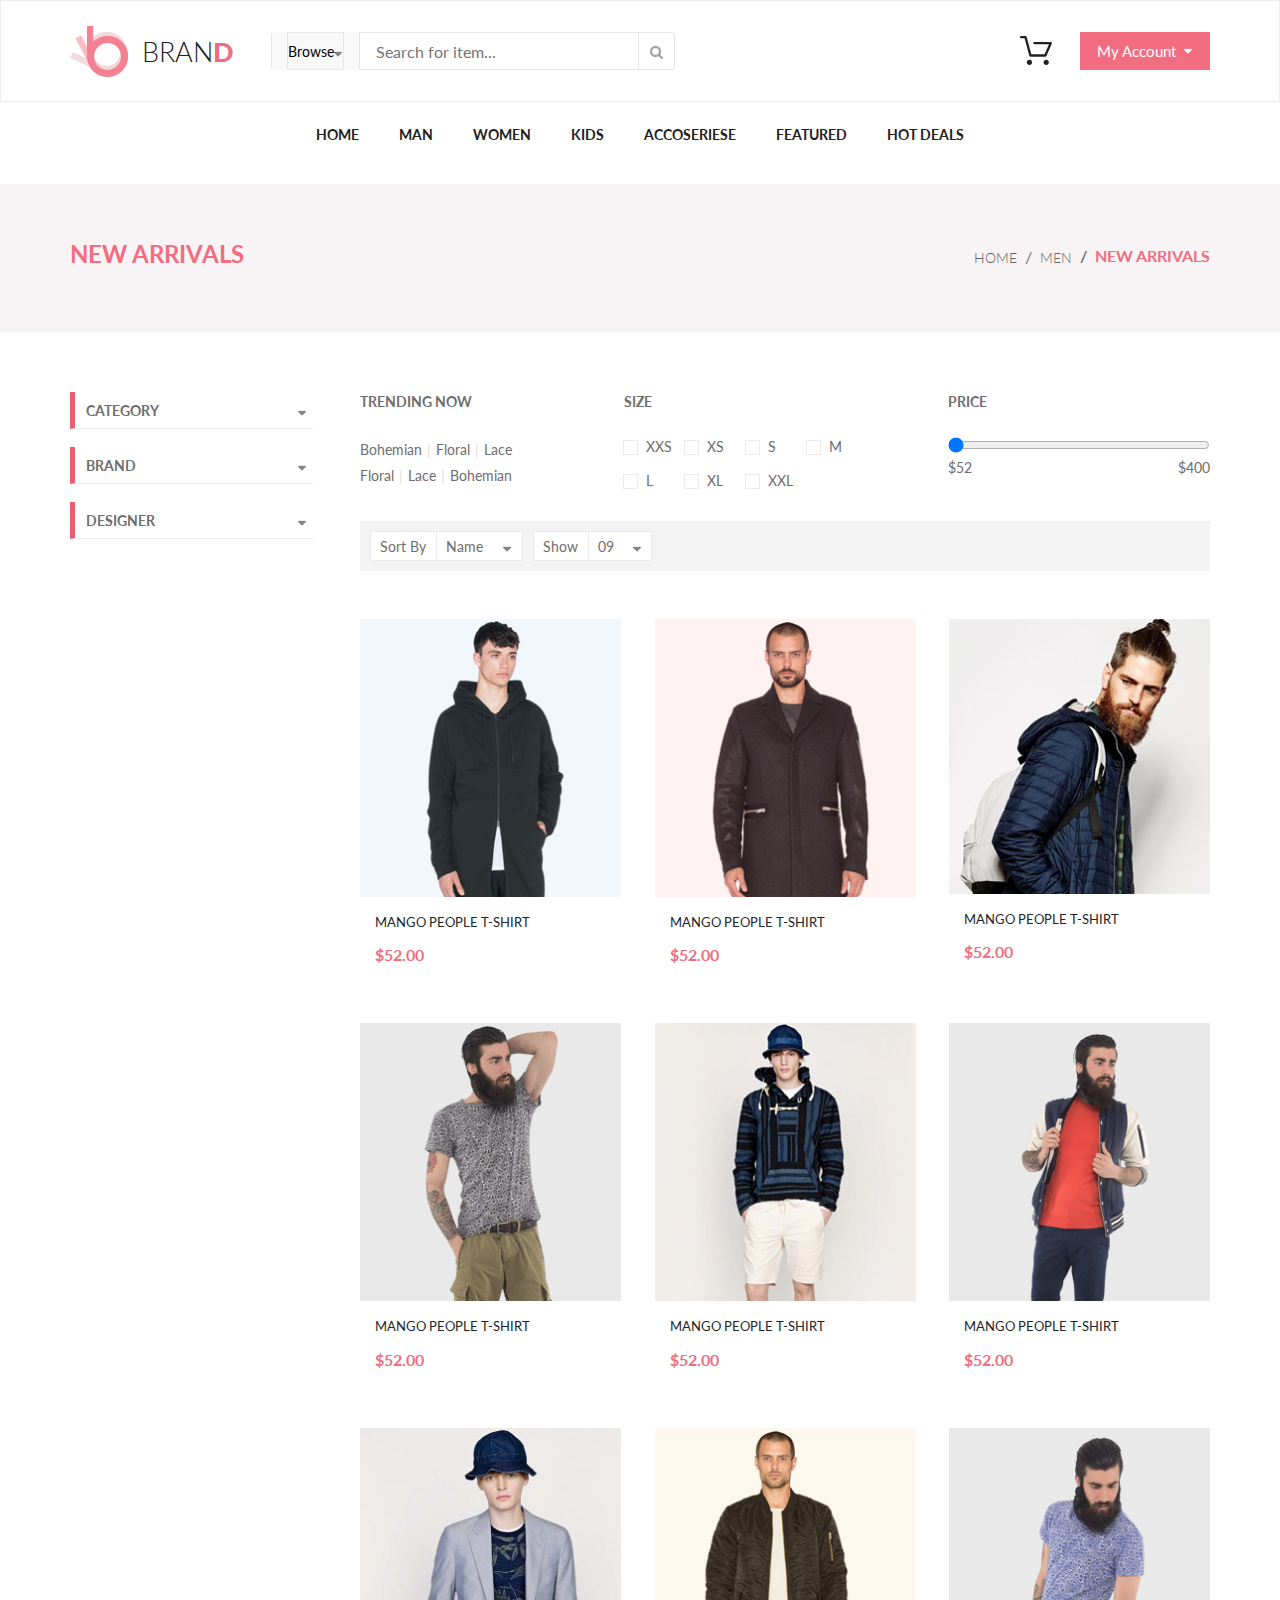
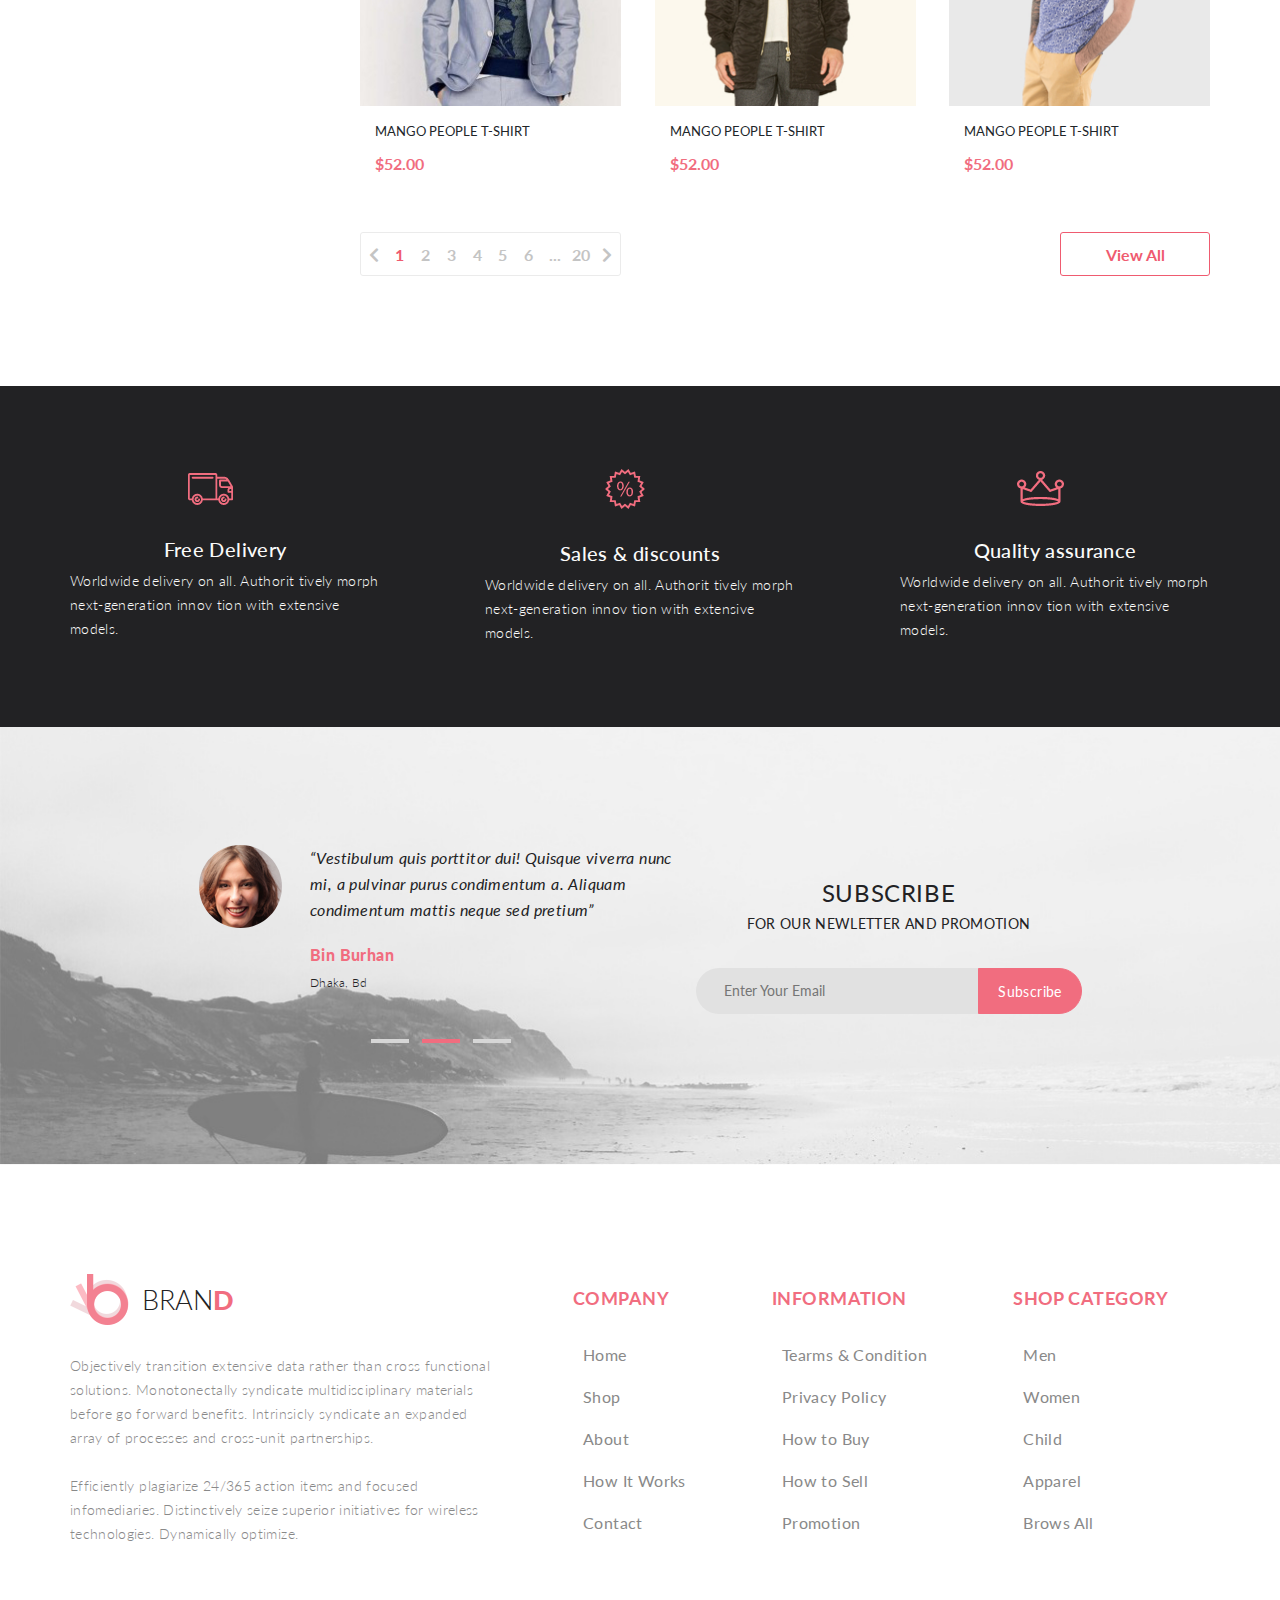
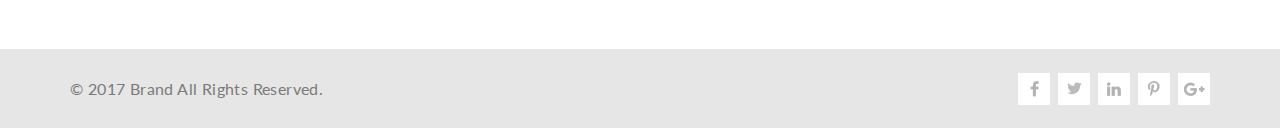
==== commit fb167fe5: "lesson-4" ====
--- a/product.html
+++ b/product.html
@@ -3,7 +3,7 @@
 
 <head>
     <meta charset="UTF-8">
-    <title>BRAND</title>
+    <title>PRODUCT</title>
     <link href="https://use.fontawesome.com/releases/v5.0.13/css/all.css" rel="stylesheet">
     <link rel="stylesheet" href="https://stackpath.bootstrapcdn.com/bootstrap/4.3.1/css/bootstrap.min.css" integrity="sha384-ggOyR0iXCbMQv3Xipma34MD+dH/1fQ784/j6cY/iJTQUOhcWr7x9JvoRxT2MZw1T" crossorigin="anonymous">
     <link rel="stylesheet" href="style.css">
@@ -78,7 +78,7 @@
                             <p>$500.00</p>
                         </div>
                         <a href="#" class="checkout">Checkout</a>
-                        <a href="#" class="go-to-cart">Go to cart</a>
+                        <a href="Shopping-cart.html" class="go-to-cart">Go to cart</a>
                     </div>
                 </div>
 
@@ -400,8 +400,8 @@
             <h3 class="arrivals-text">New Arrivals </h3>
             <nav aria-label="breadcrumb">
                 <ol class="breadcrumb">
-                    <li class="breadcrumb-item"><a href="#">Home</a></li>
-                    <li class="breadcrumb-item"><a href="#">Men</a></li>
+                    <li class="breadcrumb-item"><a href="index.html">Home</a></li>
+                    <li class="breadcrumb-item"><a href="product.html">Men</a></li>
                     <li class="breadcrumb-item active-breadcrumb" aria-current="page">New Arrivals</li>
                 </ol>
             </nav>
@@ -662,18 +662,18 @@
     <section class="subscribe">
         <div class="container subscribe-content">
             <section class="slider">
-                <figure class="man"><img src="img/woman.png" alt="">
-                    <figcaption class="quote">
-                        <div class="quote-text">“Vestibulum quis porttitor dui! Quisque viverra nunc mi,
+                <figure class="subscribe-man"><img src="img/woman.png" alt="">
+                    <figcaption class="subscribe-quote">
+                        <div class="subscribe-quote-text">“Vestibulum quis porttitor dui! Quisque viverra nunc mi,
                             a pulvinar purus condimentum a. Aliquam condimentum mattis neque sed pretium”
                         </div>
-                        <div class="author">
+                        <div class="subscribe-author">
                             <h6>Bin Burhan</h6>
                             <p>Dhaka, Bd</p>
                         </div>
                     </figcaption>
                 </figure>
-                <div class="slider-pagination">
+                <div class="subscribe-slider-pagination">
                     <a href="#"><img src="img/quote-page.png" alt=""></a>
                     <a href="#"><img src="img/quote-page-active.png" alt=""></a>
                     <a href="#"><img src="img/quote-page.png" alt=""></a>
--- a/style.css
+++ b/style.css
@@ -56,6 +56,10 @@
 
 .logo {
   margin-right: 37px;
+  transition: all 0.3s;
+}
+.logo:hover {
+  transform: scale(1.03);
 }
 
 .header-form {
@@ -78,6 +82,7 @@
   background-color: transparent;
   box-shadow: none;
   cursor: pointer;
+  transition: all 0.3s;
 }
 .header-form button:hover {
   background-color: #eee;
@@ -94,6 +99,7 @@
   display: flex;
   align-items: center;
   justify-content: center;
+  transition: filter 0.3s;
 }
 .header-my-account:hover {
   filter: brightness(120%);
@@ -103,6 +109,7 @@
 .cart {
   margin-left: 6px;
   margin-bottom: 2px;
+  transition: filter 0.3s;
 }
 
 .header-right a:hover .cart {
@@ -127,6 +134,7 @@
   font-weight: 700;
   line-height: 26px;
   text-transform: uppercase;
+  transition: all 0.3s;
 }
 .menu-link:hover {
   text-decoration: none;
@@ -177,26 +185,20 @@
 .category-1 {
   width: 560px;
   height: 542px;
-  background-image: url(img/category-bg-1.png);
   position: relative;
 }
 .category-2 {
   width: 560px;
   height: 261px;
-  background-image: url(img/category-bg-2.png);
-  background-repeat: no-repeat;
-  background-color: #dadad2;
 }
 .category-3 {
   width: 560px;
   height: 261px;
-  background-image: url(img/category-bg-3.png);
   align-self: flex-end;
 }
 .category-4 {
   width: 560px;
   height: 542px;
-  background-image: url(img/category-bg-4.png);
   align-self: flex-end;
 }
 .category-content {
@@ -205,6 +207,9 @@
   flex-direction: column;
   justify-content: space-between;
   height: 823px;
+}
+.category-img {
+  transition: all 0.3s;
 }
 .category-link {
   display: block;
@@ -213,9 +218,9 @@
   text-decoration: none;
   z-index: 1;
 }
-.category-link:hover {
-  background-color: #333;
-  opacity: 0.3;
+.category-link:hover .category-img {
+  transform: scale(1.01);
+  filter: brightness(80%);
 }
 .category-badge-1, .category-badge-2, .category-badge-3, .category-badge-4 {
   margin-top: 26px;
@@ -228,6 +233,7 @@
   padding-top: 16px;
   box-sizing: border-box;
   position: absolute;
+  z-index: 2;
 }
 .category-badge-1 {
   width: 175px;
@@ -272,6 +278,7 @@
   position: relative;
   width: 261px;
   margin-bottom: 39px;
+  transition: all 0.3s;
 }
 .product-add {
   width: 123px;
@@ -287,19 +294,23 @@
   justify-content: center;
   align-items: center;
   text-decoration: none;
+  transition: all 0.3s;
 }
 .product-add:hover {
   box-shadow: 0 0 10px #fff;
   color: #FFF;
   text-decoration: none;
+  transform: translateY(5px) scale(1.1);
 }
 .product-add img {
   padding-right: 8px;
 }
 .product-img {
   width: 100%;
+  transition: all 0.3s;
 }
 .product:hover {
+  transform: scale(1.02);
   box-shadow: 0 5px 8px rgba(0, 0, 0, 0.16);
 }
 .product:hover .product-img {
@@ -331,6 +342,7 @@
 }
 .product-all {
   background-color: #f16d7f;
+  border: 1px solid #f16d7f;
   width: 212px;
   height: 48px;
   display: flex;
@@ -342,9 +354,16 @@
   letter-spacing: 0.4px;
   text-decoration: none;
   margin: 0 auto;
+  transition: all 0.6s;
 }
 .product-all:hover {
-  filter: brightness(120%);
+  transform: translateX(20px);
+  background-color: #FFF;
+  color: #f16d7f;
+}
+
+.fa-long-arrow-alt-right {
+  padding-left: 8px;
 }
 
 .offer-content {
@@ -450,7 +469,7 @@
   height: 46px;
   border-radius: 0 23px 23px 0;
   background-color: #f16d7f;
-  border: none;
+  border: 1px solid #f16d7f;
   box-shadow: none;
   color: #ffffff;
   font-size: 14px;
@@ -460,9 +479,11 @@
   cursor: pointer;
   position: absolute;
   left: 282px;
+  transition: all 0.3s;
 }
 .subscribe-mail button:hover {
-  background-color: #d97583;
+  background-color: #eee;
+  color: #f16d7f;
 }
 .subscribe-content {
   display: flex;
@@ -557,6 +578,7 @@
   text-decoration: none;
   padding: 10px;
   box-sizing: border-box;
+  transition: all 0.3s;
 }
 
 .footer-company li a:hover, .footer-information li a:hover, .footer-shop-category li a:hover {
@@ -606,6 +628,7 @@
   display: flex;
   align-items: center;
   justify-content: center;
+  transition: all 0.3s;
 }
 
 .social-link:hover {
@@ -647,6 +670,7 @@
   padding: 0 0 20px;
   border: 1px solid #ececec;
   top: 54px;
+  z-index: 1;
 }
 
 .drop-last {
@@ -695,8 +719,8 @@
   line-height: 28px;
   letter-spacing: 0.35px;
   text-decoration: none;
-}
-
+  transition: all 0.1s;
+}
 .drop-link:hover {
   color: #f16d7f;
   text-decoration: none;
@@ -738,18 +762,14 @@
 
 .drop-img {
   margin-top: 20px;
-}
-
+  transition: all 0.3s;
+}
 .drop-img:hover {
   filter: brightness(50%);
 }
 
 .browse-drop-box {
   position: relative;
-}
-
-.browse-drop-box:hover .drop {
-  display: flex;
 }
 
 .drop-browse {
@@ -778,15 +798,18 @@
 }
 
 .browse-drop-box {
-  background-color: #cdcdcc;
+  background-color: #f9f9f9;
   height: 38px;
   width: 87px;
-  background-image: linear-gradient(to bottom, #f9f9f9 0%, #f5f5f5 100%);
   color: #000;
   font-size: 14px;
   display: flex;
   align-items: center;
   justify-content: center;
+  transition: all 1s;
+}
+.browse-drop-box:hover {
+  background: linear-gradient(to bottom, #f9f9f9 0%, #ccc 100%);
 }
 
 .browse-drop-box summary {
@@ -797,10 +820,6 @@
   border: 1px solid #e6e6e6;
   height: 38px;
   box-sizing: border-box;
-}
-
-.browse-drop-box:hover {
-  background-image: linear-gradient(to bottom, #f9f9f9 0%, #ccc 100%);
 }
 
 summary::-webkit-details-marker {
@@ -1267,6 +1286,7 @@
   font-weight: bold;
   line-height: 44px;
   text-align: center;
+  transition: all 0.3s;
 }
 
 .view-all:hover {
@@ -1563,6 +1583,7 @@
   border: 1px solid #ef5b70;
   background-color: #ffffff;
   margin-top: 28px;
+  transition: all 0.3s;
 }
 .single-product-add:hover {
   background-color: #ef5b70;
@@ -1574,6 +1595,7 @@
 }
 .single-product-add-img {
   padding-right: 15px;
+  transition: all 0.3s;
 }
 
 .single-product-also-content {
@@ -1597,4 +1619,260 @@
   justify-content: space-between;
 }
 
+.cart-content {
+  margin-bottom: 80px;
+}
+.cart-content__header {
+  display: flex;
+  list-style-type: none;
+  justify-content: space-between;
+  padding-bottom: 20px;
+  border-bottom: 1px solid #eaeaea;
+  margin-bottom: 0;
+}
+.cart-content__header__list {
+  color: #222222;
+  font-size: 13px;
+  font-weight: 700;
+  line-height: 20px;
+  text-transform: uppercase;
+}
+.cart-content__header__list:first-of-type {
+  padding-right: 300px;
+}
+.cart-content__product {
+  display: flex;
+  justify-content: space-between;
+  align-items: center;
+  padding-right: 18px;
+  padding-bottom: 25px;
+  margin-top: 22px;
+  border-bottom: 1px solid #eaeaea;
+}
+.cart-content__product__details {
+  width: 278px;
+  display: flex;
+  justify-content: space-between;
+  align-items: center;
+  margin-right: 130px;
+}
+.cart-content__product__details__ul {
+  list-style-type: none;
+  margin-bottom: 0;
+}
+.cart-content__product__details__ul__li {
+  color: #6f6e6e;
+  font-size: 13px;
+  font-weight: 300;
+  line-height: 20px;
+}
+.cart-content__product__details__ul__li_bold {
+  color: #575757;
+  font-weight: 600;
+}
+.cart-content__product__details__ul__li_header {
+  color: #222222;
+  font-size: 13px;
+  font-weight: 400;
+  text-transform: uppercase;
+  padding-bottom: 38px;
+}
+.cart-content__product__quantity {
+  display: flex;
+  justify-content: center;
+  align-items: center;
+  width: 54px;
+  height: 30px;
+  border: 1px solid #eaeaea;
+  margin-left: 10px;
+}
+.cart-content__product__action {
+  padding-left: 10px;
+  cursor: pointer;
+  transition: all 0.3s;
+}
+.cart-content__product__action:hover {
+  filter: brightness(50%);
+}
+.cart-content__button {
+  display: flex;
+  justify-content: space-between;
+  margin-top: 44px;
+  margin-bottom: 63px;
+}
+.cart-content__button__clear {
+  display: flex;
+  justify-content: center;
+  align-items: center;
+  width: 235px;
+  height: 50px;
+  border: 1px solid #eaeaea;
+  background-color: #ffffff;
+  color: #4a4a4a;
+  font-size: 14px;
+  font-weight: 700;
+  text-transform: uppercase;
+  transition: all 0.3s;
+}
+.cart-content__button__clear:hover {
+  text-decoration: none;
+  color: #FFFFFF;
+  background-color: #4a4a4a;
+}
+.cart-content__button__continue {
+  display: flex;
+  justify-content: center;
+  align-items: center;
+  width: 225px;
+  height: 50px;
+  border: 1px solid #eaeaea;
+  background-color: #ffffff;
+  color: #4a4a4a;
+  font-size: 14px;
+  font-weight: 700;
+  text-transform: uppercase;
+  transition: all 0.3s;
+}
+.cart-content__button__continue:hover {
+  text-decoration: none;
+  color: #FFFFFF;
+  background-color: #4a4a4a;
+}
+.cart-content__footer {
+  display: flex;
+  justify-content: space-between;
+}
+.cart-content__footer__adress {
+  width: 355px;
+}
+.cart-content__footer__adress input {
+  padding-left: 18px;
+  padding-right: 20px;
+  width: 355px;
+  height: 45px;
+  border: 1px solid #eaeaea;
+  background-color: #ffffff;
+  font-size: 13px;
+  font-weight: 300;
+  margin-top: 20px;
+}
+.cart-content__footer__adress input:last-of-type {
+  width: 100px;
+  height: 35px;
+  color: #4a4a4a;
+  font-size: 11px;
+  font-weight: 700;
+  text-transform: uppercase;
+  padding: 0;
+  transition: all 0.3s;
+}
+.cart-content__footer__adress input:last-of-type:hover {
+  background-color: #4a4a4a;
+  color: #FFFFFF;
+}
+.cart-content__footer__adress h3 {
+  color: #222222;
+  font-size: 16px;
+  font-weight: 700;
+  text-transform: uppercase;
+  margin-bottom: 0;
+}
+.cart-content__footer__discount {
+  width: 355px;
+}
+.cart-content__footer__discount h3 {
+  color: #222222;
+  font-size: 16px;
+  font-weight: 700;
+  text-transform: uppercase;
+  margin-bottom: 0;
+}
+.cart-content__footer__discount label {
+  color: #000000;
+  font-size: 14px;
+  font-weight: 300;
+  margin-top: 28px;
+}
+.cart-content__footer__discount input {
+  padding-left: 18px;
+  padding-right: 20px;
+  width: 355px;
+  height: 45px;
+  border: 1px solid #eaeaea;
+  background-color: #ffffff;
+  font-size: 13px;
+  font-weight: 300;
+  margin-top: 25px;
+}
+.cart-content__footer__discount input:last-of-type {
+  width: 100px;
+  height: 35px;
+  color: #4a4a4a;
+  font-size: 11px;
+  font-weight: 700;
+  text-transform: uppercase;
+  padding: 0;
+  transition: all 0.3s;
+}
+.cart-content__footer__discount input:last-of-type:hover {
+  background-color: #4a4a4a;
+  color: #FFFFFF;
+}
+.cart-content__footer__check {
+  width: 360px;
+  height: 214px;
+  background-color: #f5f3f3;
+  padding: 42px;
+  box-sizing: border-box;
+  display: flex;
+  flex-direction: column;
+  align-items: flex-end;
+}
+.cart-content__footer__check hr {
+  height: 1px;
+  width: 100%;
+  background-color: #e2e2e2;
+  margin-top: 22px;
+  margin-bottom: 17px;
+}
+.cart-content__footer__check__sub {
+  color: #4a4a4a;
+  font-size: 11px;
+  font-weight: 400;
+  text-transform: uppercase;
+}
+.cart-content__footer__check__sub__value {
+  padding-left: 15px;
+}
+.cart-content__footer__check__total {
+  color: #222222;
+  font-size: 16px;
+  font-weight: 700;
+  text-transform: uppercase;
+  margin-top: 14px;
+}
+.cart-content__footer__check__total__value {
+  color: #f16d7f;
+  padding-left: 15px;
+}
+.cart-content__footer__check a {
+  width: 273px;
+  height: 50px;
+  display: flex;
+  justify-content: center;
+  align-items: center;
+  background-color: #f16d7f;
+  color: #ffffff;
+  font-size: 16px;
+  font-weight: 700;
+  text-transform: uppercase;
+  transition: all 0.3s;
+  border: 1px solid #f16d7f;
+}
+.cart-content__footer__check a:hover {
+  background-color: #f5f3f3;
+  color: #f16d7f;
+  text-decoration: none;
+}
+
 /*# sourceMappingURL=style.css.map */
